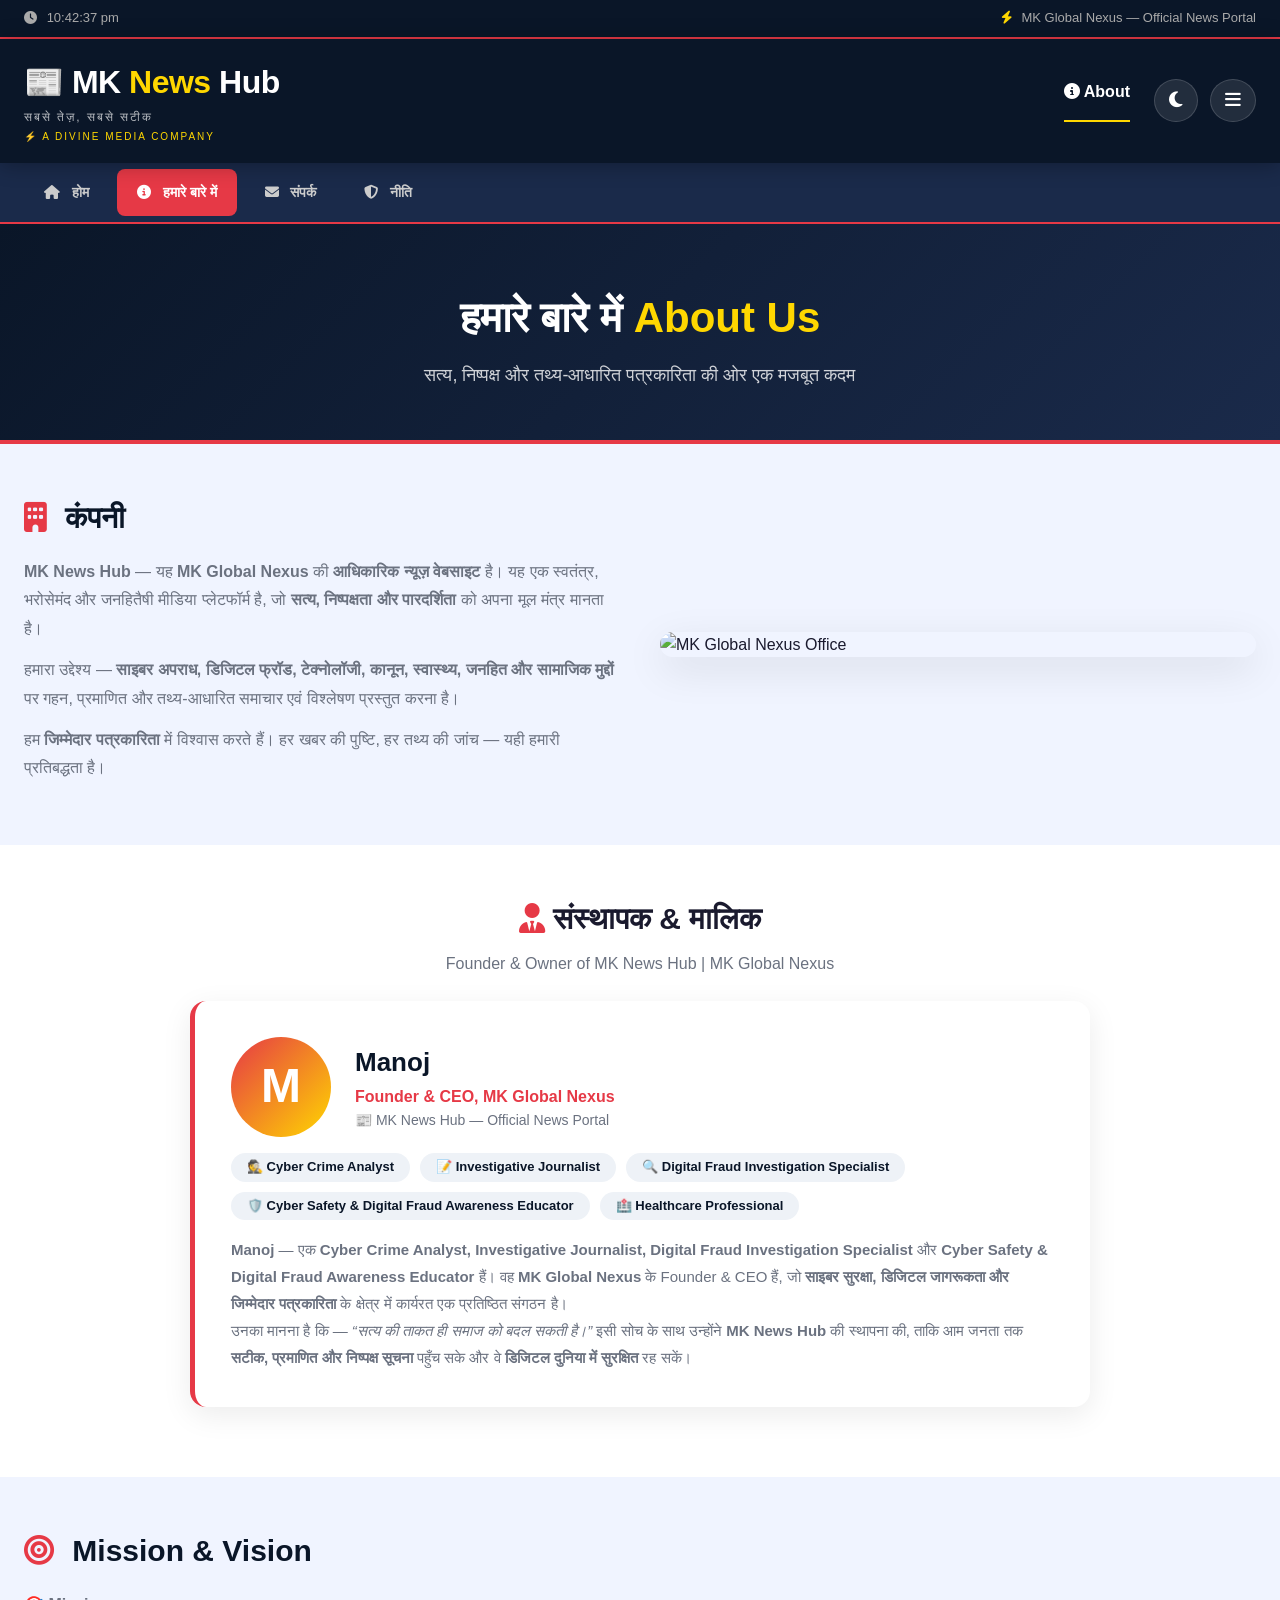
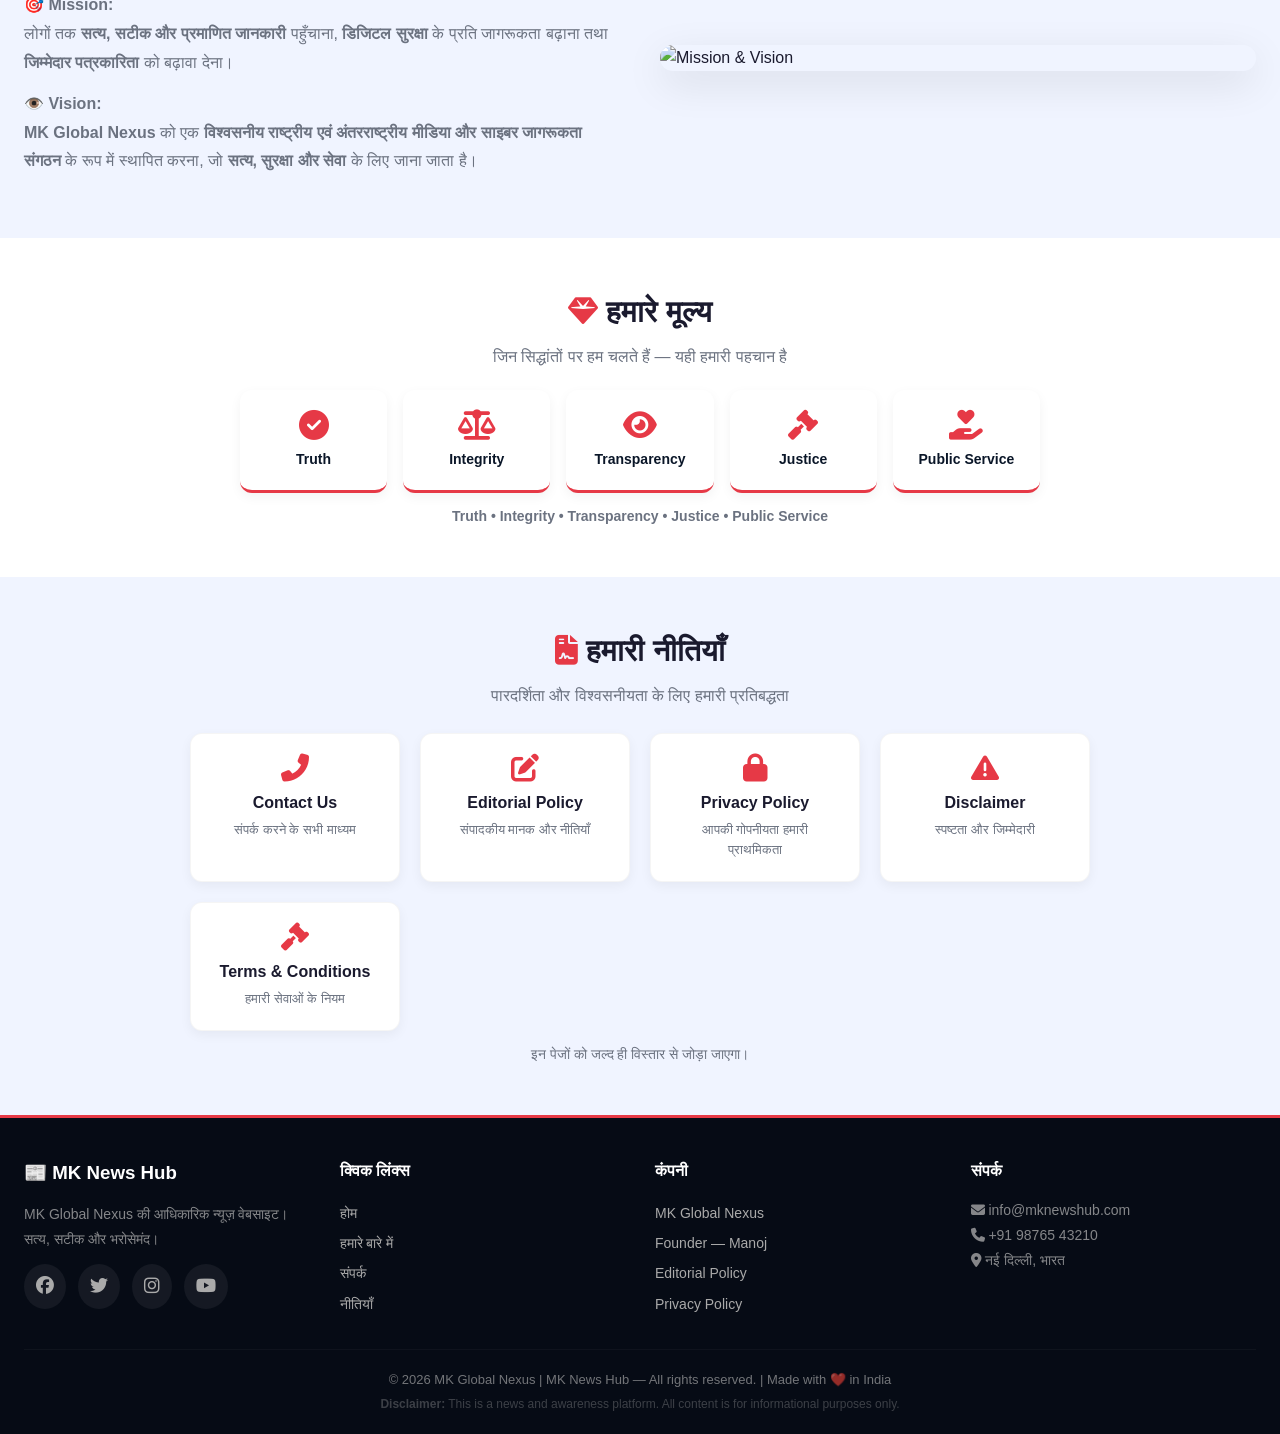
==== about.html @ af41eaf0 "Create about.html" ====
<!DOCTYPE html>
<html lang="hi">
<head>
    <meta charset="UTF-8" />
    <meta name="viewport" content="width=device-width, initial-scale=1.0"/>
    <title>About Us — MK News Hub</title>
    <link rel="stylesheet" href="style.css" />
    <link rel="stylesheet" href="https://cdnjs.cloudflare.com/ajax/libs/font-awesome/6.5.0/css/all.min.css" />
    <style>
        /* ===== ABOUT PAGE SPECIFIC ===== */
        .about-hero {
            background: linear-gradient(135deg, #0a1628 0%, #1a2a4a 100%);
            color: white;
            padding: 60px 0 50px;
            text-align: center;
            border-bottom: 4px solid #e63946;
        }

        .about-hero h1 {
            font-size: 42px;
            font-weight: 800;
        }

        .about-hero h1 span {
            color: #ffd700;
        }

        .about-hero p {
            opacity: 0.8;
            font-size: 18px;
            max-width: 600px;
            margin: 10px auto 0;
        }

        .about-section {
            padding: 50px 0;
            background: var(--light);
        }

        .about-section:nth-child(even) {
            background: var(--card-bg);
        }

        .about-grid {
            display: grid;
            grid-template-columns: 1fr 1fr;
            gap: 40px;
            align-items: center;
        }

        .about-grid.reverse {
            direction: rtl;
        }

        .about-grid.reverse > * {
            direction: ltr;
        }

        .about-text h2 {
            font-size: 30px;
            font-weight: 800;
            color: var(--primary);
            margin-bottom: 16px;
        }

        .about-text h2 i {
            color: #e63946;
            margin-right: 10px;
        }

        .about-text p {
            font-size: 16px;
            line-height: 1.8;
            color: var(--text-light);
            margin-bottom: 12px;
        }

        .about-image {
            border-radius: 16px;
            overflow: hidden;
            box-shadow: 0 12px 40px rgba(0,0,0,0.1);
        }

        .about-image img {
            width: 100%;
            height: 350px;
            object-fit: cover;
        }

        /* ===== FOUNDER CARD ===== */
        .founder-card {
            background: var(--card-bg);
            border-radius: 16px;
            padding: 36px;
            box-shadow: 0 8px 30px rgba(0,0,0,0.08);
            border-left: 5px solid #e63946;
            margin: 20px 0;
        }

        .founder-card .founder-header {
            display: flex;
            align-items: center;
            gap: 24px;
            flex-wrap: wrap;
        }

        .founder-card .founder-avatar {
            width: 100px;
            height: 100px;
            border-radius: 50%;
            background: linear-gradient(135deg, #e63946, #ffd700);
            display: flex;
            align-items: center;
            justify-content: center;
            font-size: 48px;
            font-weight: 800;
            color: white;
            flex-shrink: 0;
        }

        .founder-card .founder-info h3 {
            font-size: 26px;
            font-weight: 800;
            color: var(--primary);
        }

        .founder-card .founder-info .designation {
            color: #e63946;
            font-weight: 600;
            font-size: 16px;
        }

        .founder-card .founder-info .company {
            color: var(--text-light);
            font-size: 14px;
        }

        .profile-tags {
            display: flex;
            flex-wrap: wrap;
            gap: 10px;
            margin: 16px 0 8px;
        }

        .profile-tags span {
            background: #eef2f7;
            color: #0a1628;
            padding: 4px 16px;
            border-radius: 30px;
            font-size: 13px;
            font-weight: 600;
        }

        /* ===== VALUES ===== */
        .values-grid {
            display: grid;
            grid-template-columns: repeat(auto-fit, minmax(140px, 1fr));
            gap: 16px;
            margin: 20px 0;
        }

        .value-item {
            text-align: center;
            padding: 20px 12px;
            background: var(--card-bg);
            border-radius: 12px;
            box-shadow: 0 4px 12px rgba(0,0,0,0.05);
            border-bottom: 3px solid #e63946;
        }

        .value-item i {
            font-size: 30px;
            color: #e63946;
            margin-bottom: 8px;
        }

        .value-item h4 {
            font-size: 14px;
            font-weight: 700;
            color: var(--primary);
        }

        /* ===== POLICY LINKS ===== */
        .policy-grid {
            display: grid;
            grid-template-columns: repeat(auto-fit, minmax(200px, 1fr));
            gap: 20px;
            margin: 20px 0;
        }

        .policy-card {
            background: var(--card-bg);
            padding: 20px 24px;
            border-radius: 12px;
            box-shadow: 0 4px 12px rgba(0,0,0,0.05);
            text-align: center;
            transition: 0.3s;
            text-decoration: none;
            color: var(--text);
            border: 1px solid rgba(0,0,0,0.04);
        }

        .policy-card:hover {
            transform: translateY(-4px);
            box-shadow: 0 8px 24px rgba(0,0,0,0.1);
            border-color: #e63946;
        }

        .policy-card i {
            font-size: 28px;
            color: #e63946;
            margin-bottom: 8px;
        }

        .policy-card h4 {
            font-size: 16px;
            font-weight: 700;
        }

        .policy-card p {
            font-size: 13px;
            color: var(--text-light);
            margin-top: 4px;
        }

        /* ===== RESPONSIVE ===== */
        @media (max-width: 768px) {
            .about-grid {
                grid-template-columns: 1fr;
                direction: ltr !important;
            }
            .about-grid.reverse {
                direction: ltr !important;
            }
            .about-grid.reverse > * {
                direction: ltr !important;
            }
            .founder-card .founder-header {
                flex-direction: column;
                text-align: center;
            }
            .about-hero h1 {
                font-size: 28px;
            }
            .profile-tags {
                justify-content: center;
            }
        }
    </style>
</head>
<body>

    <!-- ===== TOP BAR ===== -->
    <div class="top-bar">
        <div class="container">
            <span><i class="fas fa-clock"></i> <span id="live-time"></span></span>
            <span><i class="fas fa-bolt" style="color:#ffd700;"></i> MK Global Nexus — Official News Portal</span>
        </div>
    </div>

    <!-- ===== HEADER ===== -->
    <header>
        <div class="container">
            <div class="logo">
                <a href="index.html" style="text-decoration:none;color:white;">
                    <h1>📰 MK <span>News</span> Hub</h1>
                    <small>सबसे तेज़, सबसे सटीक</small>
                    <div style="font-size:10px;color:#ffd700;letter-spacing:2px;margin-top:2px;">
                        ⚡ A DIVINE MEDIA COMPANY
                    </div>
                </a>
            </div>
            <div class="header-right">
                <a href="about.html" style="color:white;text-decoration:none;font-weight:600;margin-right:12px;border-bottom:2px solid #ffd700;padding-bottom:4px;">
                    <i class="fas fa-info-circle"></i> About
                </a>
                <button id="darkModeToggle" class="dark-btn"><i class="fas fa-moon"></i></button>
                <button id="menuToggle" class="menu-btn"><i class="fas fa-bars"></i></button>
            </div>
        </div>
    </header>

    <!-- ===== NAVIGATION ===== -->
    <nav class="main-nav" id="mainNav">
        <div class="container">
            <a href="index.html"><i class="fas fa-home"></i> होम</a>
            <a href="about.html" class="active"><i class="fas fa-info-circle"></i> हमारे बारे में</a>
            <a href="#"><i class="fas fa-envelope"></i> संपर्क</a>
            <a href="#"><i class="fas fa-shield-alt"></i> नीति</a>
        </div>
    </nav>

    <!-- ===== HERO ===== -->
    <section class="about-hero">
        <div class="container">
            <h1>हमारे बारे में <span>About Us</span></h1>
            <p>सत्य, निष्पक्ष और तथ्य-आधारित पत्रकारिता की ओर एक मजबूत कदम</p>
        </div>
    </section>

    <!-- ===== SECTION 1: COMPANY ===== -->
    <section class="about-section">
        <div class="container">
            <div class="about-grid">
                <div class="about-text">
                    <h2><i class="fas fa-building"></i> कंपनी</h2>
                    <p>
                        <strong>MK News Hub</strong> — यह <strong>MK Global Nexus</strong> की <strong>आधिकारिक न्यूज़ वेबसाइट</strong> है। 
                        यह एक स्वतंत्र, भरोसेमंद और जनहितैषी मीडिया प्लेटफॉर्म है, जो <strong>सत्य, निष्पक्षता और पारदर्शिता</strong> 
                        को अपना मूल मंत्र मानता है।
                    </p>
                    <p>
                        हमारा उद्देश्य — <strong>साइबर अपराध, डिजिटल फ्रॉड, टेक्नोलॉजी, कानून, स्वास्थ्य, जनहित और सामाजिक मुद्दों</strong> 
                        पर गहन, प्रमाणित और तथ्य-आधारित समाचार एवं विश्लेषण प्रस्तुत करना है।
                    </p>
                    <p>
                        हम <strong>जिम्मेदार पत्रकारिता</strong> में विश्वास करते हैं। हर खबर की पुष्टि, हर तथ्य की जांच — 
                        यही हमारी प्रतिबद्धता है।
                    </p>
                </div>
                <div class="about-image">
                    <img src="https://images.unsplash.com/photo-1504384308090-c894fdcc538d?w=800&h=500&fit=crop" 
                         alt="MK Global Nexus Office" />
                </div>
            </div>
        </div>
    </section>

    <!-- ===== SECTION 2: FOUNDER ===== -->
    <section class="about-section" style="background:var(--card-bg);">
        <div class="container">
            <div style="max-width:900px;margin:auto;">
                <h2 style="font-size:30px;font-weight:800;text-align:center;margin-bottom:8px;">
                    <i class="fas fa-user-tie" style="color:#e63946;"></i> संस्थापक & मालिक
                </h2>
                <p style="text-align:center;color:var(--text-light);margin-bottom:24px;">
                    Founder & Owner of MK News Hub | MK Global Nexus
                </p>

                <div class="founder-card">
                    <div class="founder-header">
                        <div class="founder-avatar">M</div>
                        <div class="founder-info">
                            <h3>Manoj</h3>
                            <div class="designation">Founder & CEO, MK Global Nexus</div>
                            <div class="company">📰 MK News Hub — Official News Portal</div>
                        </div>
                    </div>

                    <div class="profile-tags">
                        <span>🕵️ Cyber Crime Analyst</span>
                        <span>📝 Investigative Journalist</span>
                        <span>🔍 Digital Fraud Investigation Specialist</span>
                        <span>🛡️ Cyber Safety & Digital Fraud Awareness Educator</span>
                        <span>🏥 Healthcare Professional</span>
                    </div>

                    <p style="margin-top:16px;font-size:15px;line-height:1.8;color:var(--text-light);">
                        <strong>Manoj</strong> — एक <strong>Cyber Crime Analyst, Investigative Journalist, Digital Fraud Investigation Specialist</strong> 
                        और <strong>Cyber Safety & Digital Fraud Awareness Educator</strong> हैं। 
                        वह <strong>MK Global Nexus</strong> के Founder & CEO हैं, जो <strong>साइबर सुरक्षा, डिजिटल जागरूकता 
                        और जिम्मेदार पत्रकारिता</strong> के क्षेत्र में कार्यरत एक प्रतिष्ठित संगठन है।
                    </p>
                    <p style="font-size:15px;line-height:1.8;color:var(--text-light);">
                        उनका मानना है कि — <em>“सत्य की ताकत ही समाज को बदल सकती है।”</em> 
                        इसी सोच के साथ उन्होंने <strong>MK News Hub</strong> की स्थापना की, 
                        ताकि आम जनता तक <strong>सटीक, प्रमाणित और निष्पक्ष सूचना</strong> पहुँच सके 
                        और वे <strong>डिजिटल दुनिया में सुरक्षित</strong> रह सकें।
                    </p>
                </div>
            </div>
        </div>
    </section>

    <!-- ===== SECTION 3: MISSION & VISION ===== -->
    <section class="about-section">
        <div class="container">
            <div class="about-grid reverse">
                <div class="about-image">
                    <img src="https://images.unsplash.com/photo-1451187580459-43490279c0fa?w=800&h=500&fit=crop" 
                         alt="Mission & Vision" />
                </div>
                <div class="about-text">
                    <h2><i class="fas fa-bullseye"></i> Mission & Vision</h2>
                    <p>
                        <strong>🎯 Mission:</strong><br />
                        लोगों तक <strong>सत्य, सटीक और प्रमाणित जानकारी</strong> पहुँचाना, 
                        <strong>डिजिटल सुरक्षा</strong> के प्रति जागरूकता बढ़ाना तथा 
                        <strong>जिम्मेदार पत्रकारिता</strong> को बढ़ावा देना।
                    </p>
                    <p>
                        <strong>👁️ Vision:</strong><br />
                        <strong>MK Global Nexus</strong> को एक <strong>विश्वसनीय राष्ट्रीय एवं अंतरराष्ट्रीय मीडिया और साइबर जागरूकता संगठन</strong> 
                        के रूप में स्थापित करना, जो <strong>सत्य, सुरक्षा और सेवा</strong> के लिए जाना जाता है।
                    </p>
                </div>
            </div>
        </div>
    </section>

    <!-- ===== SECTION 4: VALUES ===== -->
    <section class="about-section" style="background:var(--card-bg);">
        <div class="container" style="text-align:center;">
            <h2 style="font-size:30px;font-weight:800;margin-bottom:8px;">
                <i class="fas fa-gem" style="color:#e63946;"></i> हमारे मूल्य
            </h2>
            <p style="color:var(--text-light);margin-bottom:20px;">जिन सिद्धांतों पर हम चलते हैं — यही हमारी पहचान है</p>
            <div class="values-grid" style="max-width:800px;margin:auto;">
                <div class="value-item"><i class="fas fa-check-circle"></i><h4>Truth</h4></div>
                <div class="value-item"><i class="fas fa-balance-scale"></i><h4>Integrity</h4></div>
                <div class="value-item"><i class="fas fa-eye"></i><h4>Transparency</h4></div>
                <div class="value-item"><i class="fas fa-gavel"></i><h4>Justice</h4></div>
                <div class="value-item"><i class="fas fa-hand-holding-heart"></i><h4>Public Service</h4></div>
            </div>
            <p style="font-size:14px;color:var(--text-light);margin-top:12px;">
                <strong>Truth • Integrity • Transparency • Justice • Public Service</strong>
            </p>
        </div>
    </section>

    <!-- ===== SECTION 5: POLICIES ===== -->
    <section class="about-section">
        <div class="container" style="text-align:center;">
            <h2 style="font-size:30px;font-weight:800;margin-bottom:8px;">
                <i class="fas fa-file-contract" style="color:#e63946;"></i> हमारी नीतियाँ
            </h2>
            <p style="color:var(--text-light);margin-bottom:24px;">
                पारदर्शिता और विश्वसनीयता के लिए हमारी प्रतिबद्धता
            </p>
            <div class="policy-grid" style="max-width:900px;margin:auto;">
                <a href="#" class="policy-card">
                    <i class="fas fa-phone-alt"></i>
                    <h4>Contact Us</h4>
                    <p>संपर्क करने के सभी माध्यम</p>
                </a>
                <a href="#" class="policy-card">
                    <i class="fas fa-edit"></i>
                    <h4>Editorial Policy</h4>
                    <p>संपादकीय मानक और नीतियाँ</p>
                </a>
                <a href="#" class="policy-card">
                    <i class="fas fa-lock"></i>
                    <h4>Privacy Policy</h4>
                    <p>आपकी गोपनीयता हमारी प्राथमिकता</p>
                </a>
                <a href="#" class="policy-card">
                    <i class="fas fa-exclamation-triangle"></i>
                    <h4>Disclaimer</h4>
                    <p>स्पष्टता और जिम्मेदारी</p>
                </a>
                <a href="#" class="policy-card">
                    <i class="fas fa-gavel"></i>
                    <h4>Terms & Conditions</h4>
                    <p>हमारी सेवाओं के नियम</p>
                </a>
            </div>
            <p style="font-size:14px;color:var(--text-light);margin-top:12px;">
                इन पेजों को जल्द ही विस्तार से जोड़ा जाएगा।
            </p>
        </div>
    </section>

    <!-- ===== FOOTER ===== -->
    <footer>
        <div class="container">
            <div class="footer-grid">
                <div class="footer-col">
                    <h3>📰 MK News Hub</h3>
                    <p>MK Global Nexus की आधिकारिक न्यूज़ वेबसाइट।<br />सत्य, सटीक और भरोसेमंद।</p>
                    <div class="social-links">
                        <a href="#"><i class="fab fa-facebook"></i></a>
                        <a href="#"><i class="fab fa-twitter"></i></a>
                        <a href="#"><i class="fab fa-instagram"></i></a>
                        <a href="#"><i class="fab fa-youtube"></i></a>
                    </div>
                </div>
                <div class="footer-col">
                    <h4>क्विक लिंक्स</h4>
                    <a href="index.html">होम</a>
                    <a href="about.html">हमारे बारे में</a>
                    <a href="#">संपर्क</a>
                    <a href="#">नीतियाँ</a>
                </div>
                <div class="footer-col">
                    <h4>कंपनी</h4>
                    <a href="about.html">MK Global Nexus</a>
                    <a href="about.html">Founder — Manoj</a>
                    <a href="#">Editorial Policy</a>
                    <a href="#">Privacy Policy</a>
                </div>
                <div class="footer-col">
                    <h4>संपर्क</h4>
                    <p><i class="fas fa-envelope"></i> info@mknewshub.com</p>
                    <p><i class="fas fa-phone"></i> +91 98765 43210</p>
                    <p><i class="fas fa-map-marker-alt"></i> नई दिल्ली, भारत</p>
                </div>
            </div>
            <div class="footer-bottom">
                <p>&copy; 2026 MK Global Nexus | MK News Hub — All rights reserved. | Made with ❤️ in India</p>
                <p style="font-size:12px;opacity:0.5;margin-top:4px;">
                    <strong>Disclaimer:</strong> This is a news and awareness platform. All content is for informational purposes only.
                </p>
            </div>
        </div>
    </footer>

    <script src="script.js"></script>
</body>
</html>
---- style.css ----
/* ===== ROOT VARIABLES ===== */
:root {
    --primary: #0a1628;
    --secondary: #1a2a4a;
    --accent: #e63946;
    --gold: #ffd700;
    --light: #f0f4ff;
    --dark: #0b0e1a;
    --card-bg: #ffffff;
    --text: #1a1a2e;
    --text-light: #6b7280;
    --shadow: 0 8px 30px rgba(0,0,0,0.08);
    --radius: 16px;
    --transition: 0.3s cubic-bezier(0.4, 0, 0.2, 1);
}

/* ===== DARK MODE ===== */
[data-theme="dark"] {
    --primary: #0b0e1a;
    --secondary: #1a1f35;
    --card-bg: #141b2d;
    --text: #e8edf5;
    --text-light: #9aa5b5;
    --light: #0f1525;
    --shadow: 0 8px 30px rgba(0,0,0,0.4);
}

/* ===== RESET ===== */
* {
    margin: 0;
    padding: 0;
    box-sizing: border-box;
    font-family: 'Segoe UI', -apple-system, BlinkMacSystemFont, 'Helvetica Neue', sans-serif;
}

body {
    background: var(--light);
    color: var(--text);
    transition: background var(--transition), color var(--transition);
    line-height: 1.6;
}

.container {
    max-width: 1280px;
    margin: auto;
    padding: 0 24px;
}

/* ===== TOP BAR ===== */
.top-bar {
    background: var(--primary);
    color: #aaa;
    padding: 8px 0;
    font-size: 13px;
    border-bottom: 2px solid var(--accent);
}

.top-bar .container {
    display: flex;
    justify-content: space-between;
    flex-wrap: wrap;
    gap: 8px;
}

.top-bar i {
    margin-right: 6px;
}

/* ===== HEADER ===== */
header {
    background: var(--primary);
    color: white;
    padding: 18px 0;
    position: sticky;
    top: 0;
    z-index: 1000;
    box-shadow: 0 2px 20px rgba(0,0,0,0.3);
}

header .container {
    display: flex;
    justify-content: space-between;
    align-items: center;
    flex-wrap: wrap;
    gap: 12px;
}

.logo h1 {
    font-size: 32px;
    font-weight: 800;
    letter-spacing: -0.5px;
}

.logo h1 span {
    color: var(--gold);
}

.logo small {
    display: block;
    font-size: 12px;
    opacity: 0.7;
    font-weight: 300;
    letter-spacing: 2px;
}

.header-right {
    display: flex;
    gap: 12px;
}

.dark-btn, .menu-btn {
    background: rgba(255,255,255,0.1);
    border: 1px solid rgba(255,255,255,0.15);
    color: white;
    padding: 10px 14px;
    border-radius: 50%;
    cursor: pointer;
    font-size: 18px;
    transition: var(--transition);
}

.dark-btn:hover, .menu-btn:hover {
    background: rgba(255,255,255,0.2);
    transform: scale(1.05);
}

/* ===== NAVIGATION ===== */
.main-nav {
    background: var(--secondary);
    border-bottom: 2px solid var(--accent);
    position: sticky;
    top: 76px;
    z-index: 999;
}

.main-nav .container {
    display: flex;
    gap: 8px;
    overflow-x: auto;
    padding: 6px 24px;
    scrollbar-width: none;
}

.main-nav .container::-webkit-scrollbar {
    display: none;
}

.main-nav a {
    color: #ccc;
    text-decoration: none;
    padding: 12px 20px;
    font-size: 14px;
    font-weight: 600;
    border-radius: 8px;
    transition: var(--transition);
    white-space: nowrap;
}

.main-nav a i {
    margin-right: 8px;
}

.main-nav a:hover {
    background: rgba(255,255,255,0.08);
    color: white;
}

.main-nav a.active {
    background: var(--accent);
    color: white;
}

/* ===== BREAKING ===== */
.breaking-wrapper {
    background: var(--card-bg);
    padding: 12px 0;
    border-bottom: 2px solid #e5e7eb;
    box-shadow: var(--shadow);
}

.breaking {
    display: flex;
    align-items: center;
    gap: 16px;
    flex-wrap: wrap;
}

.breaking-label {
    background: var(--accent);
    color: white;
    padding: 4px 16px;
    border-radius: 30px;
    font-weight: 700;
    font-size: 13px;
    display: flex;
    align-items: center;
    gap: 8px;
    white-space: nowrap;
}

.breaking-text-wrapper {
    overflow: hidden;
    flex: 1;
}

.breaking-text-wrapper p {
    font-weight: 600;
    animation: scrollText 0.5s ease;
}

@keyframes blink {
    0%, 100% { opacity: 1; }
    50% { opacity: 0; }
}

@keyframes scrollText {
    0% { transform: translateY(10px); opacity: 0; }
    100% { transform: translateY(0); opacity: 1; }
}

/* ===== SECTION TITLE ===== */
.section-title {
    font-size: 26px;
    font-weight: 800;
    margin: 30px 0 20px;
    display: flex;
    align-items: center;
    gap: 12px;
}

.section-title i {
    color: var(--accent);
}

/* ===== FEATURED ===== */
.featured {
    padding: 10px 0 20px;
}

.featured-grid {
    display: grid;
    grid-template-columns: 2fr 1fr;
    gap: 20px;
}

.featured-card {
    background: var(--card-bg);
    border-radius: var(--radius);
    overflow: hidden;
    box-shadow: var(--shadow);
    transition: var(--transition);
    cursor: pointer;
}

.featured-card:hover {
    transform: translateY(-4px);
    box-shadow: 0 12px 40px rgba(0,0,0,0.12);
}

.featured-card img {
    width: 100%;
    height: 100%;
    object-fit: cover;
    min-height: 300px;
}

.featured-card .featured-content {
    padding: 24px;
    background: linear-gradient(to top, rgba(0,0,0,0.8), transparent);
    color: white;
    margin-top: -80px;
    position: relative;
}

.featured-card .featured-content h3 {
    font-size: 22px;
    font-weight: 700;
}

.featured-card .featured-content .category-tag {
    background: var(--accent);
    padding: 2px 14px;
    border-radius: 30px;
    font-size: 12px;
    font-weight: 600;
    display: inline-block;
    margin-bottom: 10px;
}

/* ===== NEWS GRID ===== */
.news-header {
    display: flex;
    justify-content: space-between;
    align-items: center;
    flex-wrap: wrap;
    margin: 30px 0 15px;
}

.news-count {
    font-size: 14px;
    color: var(--text-light);
    background: var(--card-bg);
    padding: 4px 16px;
    border-radius: 30px;
    box-shadow: var(--shadow);
}

.news-grid {
    display: grid;
    grid-template-columns: repeat(auto-fill, minmax(300px, 1fr));
    gap: 24px;
    margin-bottom: 40px;
}

.news-card {
    background: var(--card-bg);
    border-radius: var(--radius);
    overflow: hidden;
    box-shadow: var(--shadow);
    transition: var(--transition);
    border: 1px solid rgba(255,255,255,0.05);
}

.news-card:hover {
    transform: translateY(-6px);
    box-shadow: 0 16px 48px rgba(0,0,0,0.12);
}

.news-card img {
    width: 100%;
    height: 200px;
    object-fit: cover;
}

.news-card .content {
    padding: 20px 22px 24px;
}

.news-card .category {
    background: var(--secondary);
    color: white;
    font-size: 11px;
    padding: 3px 14px;
    border-radius: 30px;
    display: inline-block;
    margin-bottom: 10px;
    font-weight: 600;
    letter-spacing: 0.5px;
}

.news-card h3 {
    font-size: 18px;
    line-height: 1.4;
    margin-bottom: 10px;
    font-weight: 700;
}

.news-card p {
    color: var(--text-light);
    font-size: 14px;
    line-height: 1.6;
}

.news-card .read-more {
    display: inline-block;
    margin-top: 12px;
    color: var(--accent);
    font-weight: 600;
    text-decoration: none;
    transition: var(--transition);
}

.news-card .read-more:hover {
    color: var(--gold);
}

.news-card .time {
    color: var(--text-light);
    font-size: 12px;
    margin-top: 12px;
    display: block;
}

/* ===== NEWSLETTER ===== */
.newsletter {
    padding: 40px 0 30px;
    background: var(--primary);
    color: white;
}

.newsletter-box {
    text-align: center;
    max-width: 600px;
    margin: auto;
}

.newsletter-box h3 {
    font-size: 28px;
    margin-bottom: 6px;
}

.newsletter-box p {
    opacity: 0.8;
    margin-bottom: 20px;
}

.newsletter-box form {
    display: flex;
    gap: 12px;
    flex-wrap: wrap;
    justify-content: center;
}

.newsletter-box input {
    flex: 1;
    min-width: 200px;
    padding: 14px 20px;
    border: none;
    border-radius: 50px;
    font-size: 16px;
    outline: none;
}

.newsletter-box button {
    padding: 14px 36px;
    background: var(--accent);
    color: white;
    border: none;
    border-radius: 50px;
    font-weight: 700;
    font-size: 16px;
    cursor: pointer;
    transition: var(--transition);
}

.newsletter-box button:hover {
    background: var(--gold);
    color: var(--primary);
    transform: scale(1.03);
}

/* ===== FOOTER ===== */
footer {
    background: #060b15;
    color: #bbb;
    padding: 40px 0 20px;
    border-top: 3px solid var(--accent);
}

.footer-grid {
    display: grid;
    grid-template-columns: repeat(auto-fit, minmax(200px, 1fr));
    gap: 30px;
    margin-bottom: 30px;
}

.footer-col h3, .footer-col h4 {
    color: white;
    margin-bottom: 14px;
}

.footer-col p {
    opacity: 0.7;
    font-size: 14px;
    line-height: 1.8;
}

.footer-col a {
    display: block;
    color: #aaa;
    text-decoration: none;
    font-size: 14px;
    padding: 4px 0;
    transition: var(--transition);
}

.footer-col a:hover {
    color: var(--gold);
    padding-left: 6px;
}

.social-links {
    display: flex;
    gap: 12px;
    margin-top: 12px;
}

.social-links a {
    background: rgba(255,255,255,0.06);
    padding: 8px 12px;
    border-radius: 50%;
    font-size: 18px;
}

.social-links a:hover {
    background: var(--accent);
    padding-left: 12px;
}

.footer-bottom {
    border-top: 1px solid rgba(255,255,255,0.06);
    padding-top: 20px;
    text-align: center;
    font-size: 13px;
    opacity: 0.6;
}

/* ===== RESPONSIVE ===== */
@media (max-width: 1024px) {
    .featured-grid {
        grid-template-columns: 1fr;
    }
    .featured-card img {
        min-height: 200px;
    }
}

@media (max-width: 768px) {
    .logo h1 {
        font-size: 24px;
    }
    .main-nav {
        top: 70px;
    }
    .main-nav a {
        font-size: 12px;
        padding: 10px 14px;
    }
    .news-grid {
        grid-template-columns: 1fr 1fr;
    }
    .footer-grid {
        grid-template-columns: 1fr 1fr;
    }
}

@media (max-width: 480px) {
    .news-grid {
        grid-template-columns: 1fr;
    }
    .footer-grid {
        grid-template-columns: 1fr;
    }
    .top-bar .container {
        font-size: 11px;
    }
}
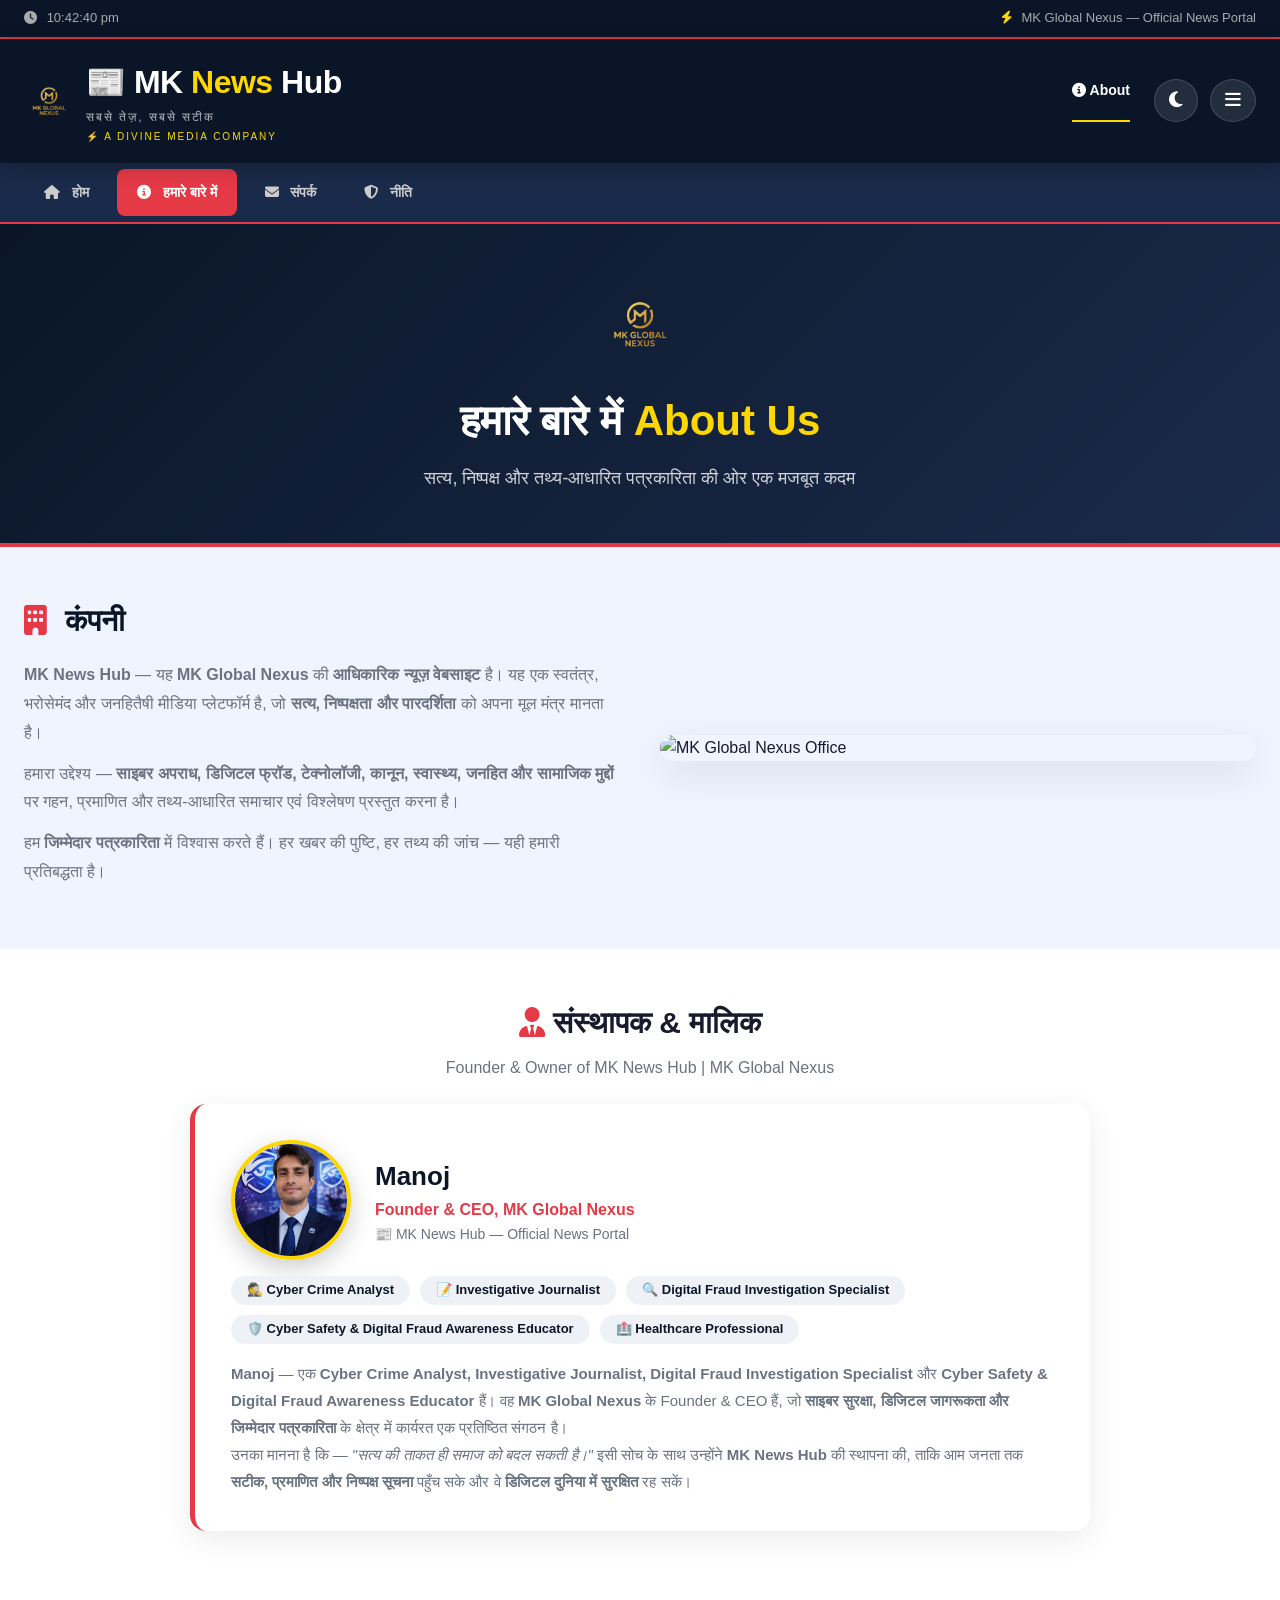
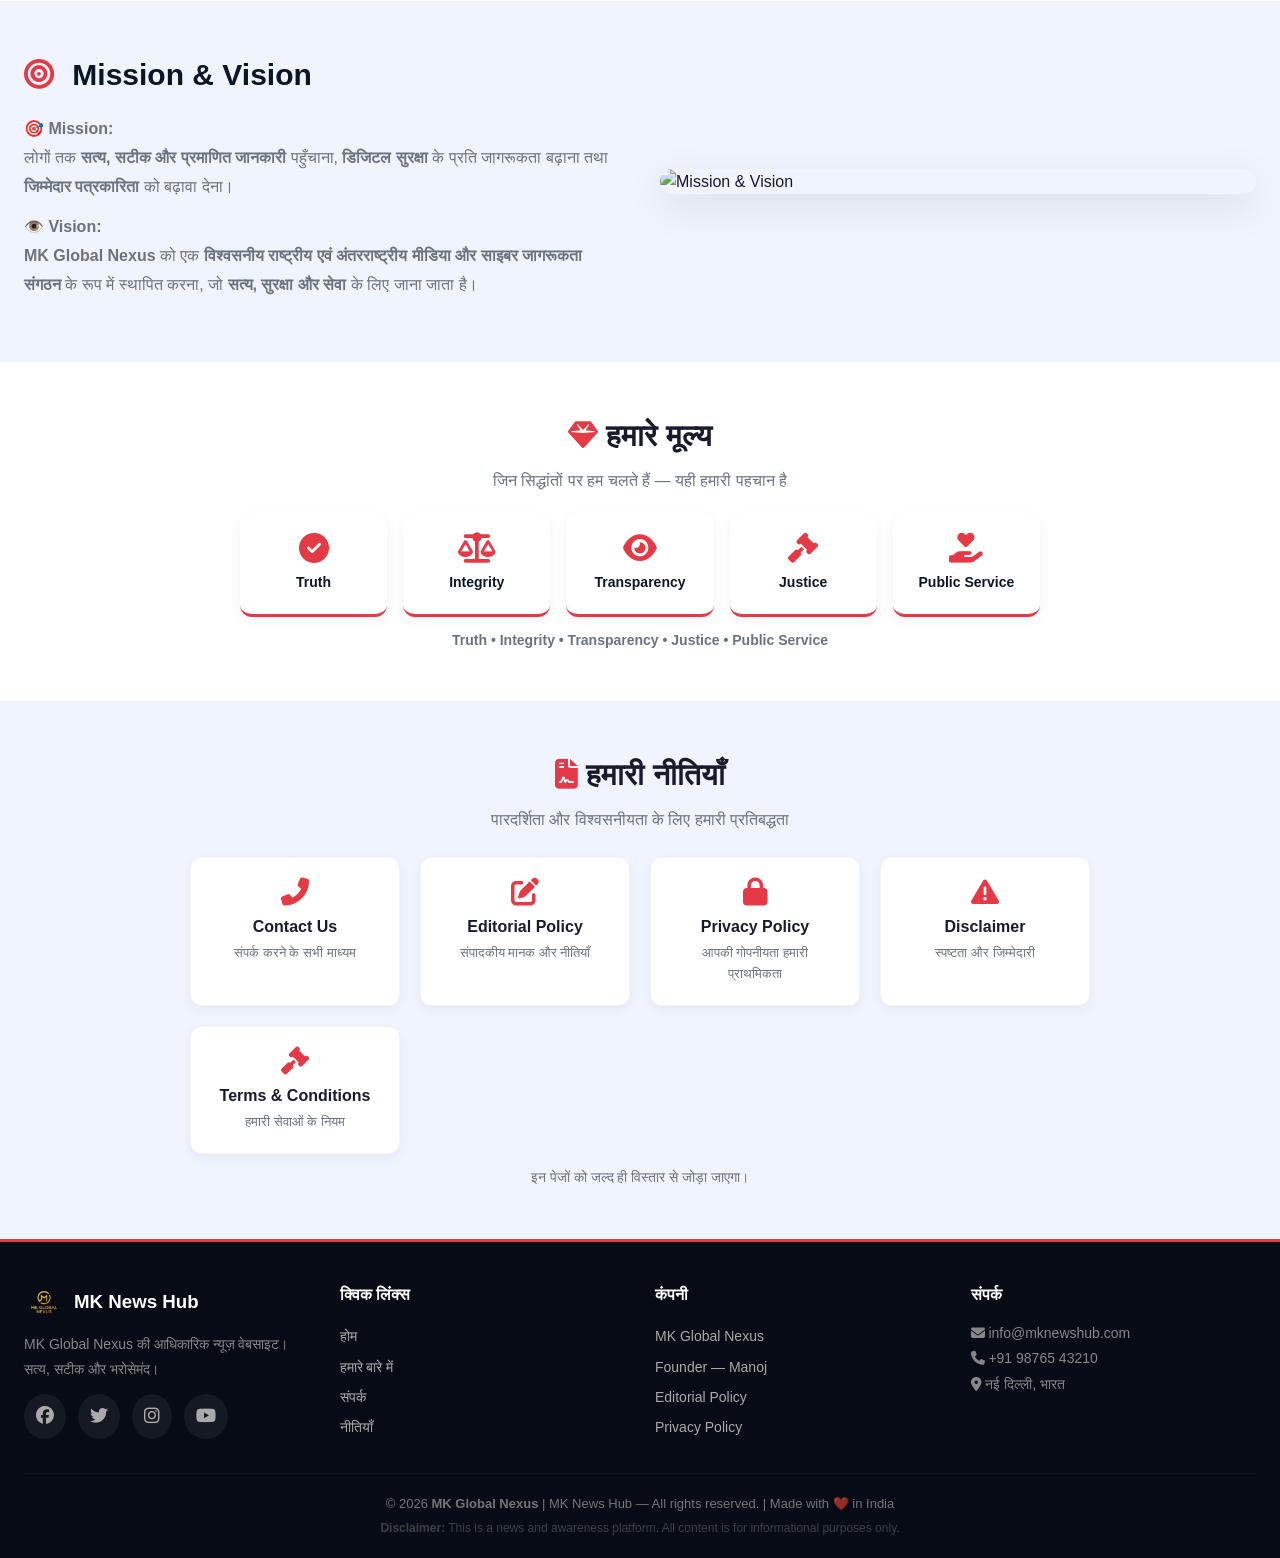
==== commit c07f6d46: "Update about.html" ====
--- a/about.html
+++ b/about.html
@@ -105,17 +105,19 @@
         }
 
         .founder-card .founder-avatar {
-            width: 100px;
-            height: 100px;
+            width: 120px;
+            height: 120px;
             border-radius: 50%;
-            background: linear-gradient(135deg, #e63946, #ffd700);
-            display: flex;
-            align-items: center;
-            justify-content: center;
-            font-size: 48px;
-            font-weight: 800;
-            color: white;
+            overflow: hidden;
             flex-shrink: 0;
+            border: 4px solid #ffd700;
+            box-shadow: 0 8px 24px rgba(0,0,0,0.2);
+        }
+
+        .founder-card .founder-avatar img {
+            width: 100%;
+            height: 100%;
+            object-fit: cover;
         }
 
         .founder-card .founder-info h3 {
@@ -245,6 +247,11 @@
             .profile-tags {
                 justify-content: center;
             }
+            .founder-card .founder-avatar {
+                width: 100px;
+                height: 100px;
+                margin: 0 auto;
+            }
         }
     </style>
 </head>
@@ -261,17 +268,23 @@
     <!-- ===== HEADER ===== -->
     <header>
         <div class="container">
-            <div class="logo">
-                <a href="index.html" style="text-decoration:none;color:white;">
-                    <h1>📰 MK <span>News</span> Hub</h1>
-                    <small>सबसे तेज़, सबसे सटीक</small>
-                    <div style="font-size:10px;color:#ffd700;letter-spacing:2px;margin-top:2px;">
-                        ⚡ A DIVINE MEDIA COMPANY
-                    </div>
-                </a>
+            <div class="logo" style="display:flex;align-items:center;gap:12px;">
+                <img src="images/logo.png" 
+                     alt="MK Global Nexus Logo" 
+                     style="height:50px;width:auto;" 
+                     onerror="this.style.display='none'" />
+                <div>
+                    <a href="index.html" style="text-decoration:none;color:white;">
+                        <h1 style="margin:0;">📰 MK <span>News</span> Hub</h1>
+                        <small>सबसे तेज़, सबसे सटीक</small>
+                        <div style="font-size:10px;color:#ffd700;letter-spacing:2px;margin-top:2px;">
+                            ⚡ A DIVINE MEDIA COMPANY
+                        </div>
+                    </a>
+                </div>
             </div>
             <div class="header-right">
-                <a href="about.html" style="color:white;text-decoration:none;font-weight:600;margin-right:12px;border-bottom:2px solid #ffd700;padding-bottom:4px;">
+                <a href="about.html" style="color:white;text-decoration:none;font-weight:600;margin-right:12px;border-bottom:2px solid #ffd700;padding-bottom:4px;font-size:14px;">
                     <i class="fas fa-info-circle"></i> About
                 </a>
                 <button id="darkModeToggle" class="dark-btn"><i class="fas fa-moon"></i></button>
@@ -293,6 +306,7 @@
     <!-- ===== HERO ===== -->
     <section class="about-hero">
         <div class="container">
+            <img src="images/logo.png" alt="MK Global Nexus" style="height:80px;margin-bottom:16px;" onerror="this.style.display='none'" />
             <h1>हमारे बारे में <span>About Us</span></h1>
             <p>सत्य, निष्पक्ष और तथ्य-आधारित पत्रकारिता की ओर एक मजबूत कदम</p>
         </div>
@@ -339,7 +353,12 @@
 
                 <div class="founder-card">
                     <div class="founder-header">
-                        <div class="founder-avatar">M</div>
+                        <!-- 👇 FOUNDER PHOTO -->
+                        <div class="founder-avatar">
+                            <img src="images/founder.jpg" 
+                                 alt="Manoj - Founder & CEO, MK Global Nexus" 
+                                 onerror="this.src='https://images.unsplash.com/photo-1507003211169-0a1dd7228f2d?w=200&h=200&fit=crop'" />
+                        </div>
                         <div class="founder-info">
                             <h3>Manoj</h3>
                             <div class="designation">Founder & CEO, MK Global Nexus</div>
@@ -362,7 +381,7 @@
                         और जिम्मेदार पत्रकारिता</strong> के क्षेत्र में कार्यरत एक प्रतिष्ठित संगठन है।
                     </p>
                     <p style="font-size:15px;line-height:1.8;color:var(--text-light);">
-                        उनका मानना है कि — <em>“सत्य की ताकत ही समाज को बदल सकती है।”</em> 
+                        उनका मानना है कि — <em>"सत्य की ताकत ही समाज को बदल सकती है।"</em> 
                         इसी सोच के साथ उन्होंने <strong>MK News Hub</strong> की स्थापना की, 
                         ताकि आम जनता तक <strong>सटीक, प्रमाणित और निष्पक्ष सूचना</strong> पहुँच सके 
                         और वे <strong>डिजिटल दुनिया में सुरक्षित</strong> रह सकें।
@@ -465,7 +484,10 @@
         <div class="container">
             <div class="footer-grid">
                 <div class="footer-col">
-                    <h3>📰 MK News Hub</h3>
+                    <div style="display:flex;align-items:center;gap:10px;margin-bottom:10px;">
+                        <img src="images/logo.png" alt="MK Global Nexus" style="height:40px;width:auto;" onerror="this.style.display='none'" />
+                        <h3 style="margin:0;color:white;">MK News Hub</h3>
+                    </div>
                     <p>MK Global Nexus की आधिकारिक न्यूज़ वेबसाइट।<br />सत्य, सटीक और भरोसेमंद।</p>
                     <div class="social-links">
                         <a href="#"><i class="fab fa-facebook"></i></a>
@@ -496,7 +518,7 @@
                 </div>
             </div>
             <div class="footer-bottom">
-                <p>&copy; 2026 MK Global Nexus | MK News Hub — All rights reserved. | Made with ❤️ in India</p>
+                <p>&copy; 2026 <strong>MK Global Nexus</strong> | MK News Hub — All rights reserved. | Made with ❤️ in India</p>
                 <p style="font-size:12px;opacity:0.5;margin-top:4px;">
                     <strong>Disclaimer:</strong> This is a news and awareness platform. All content is for informational purposes only.
                 </p>
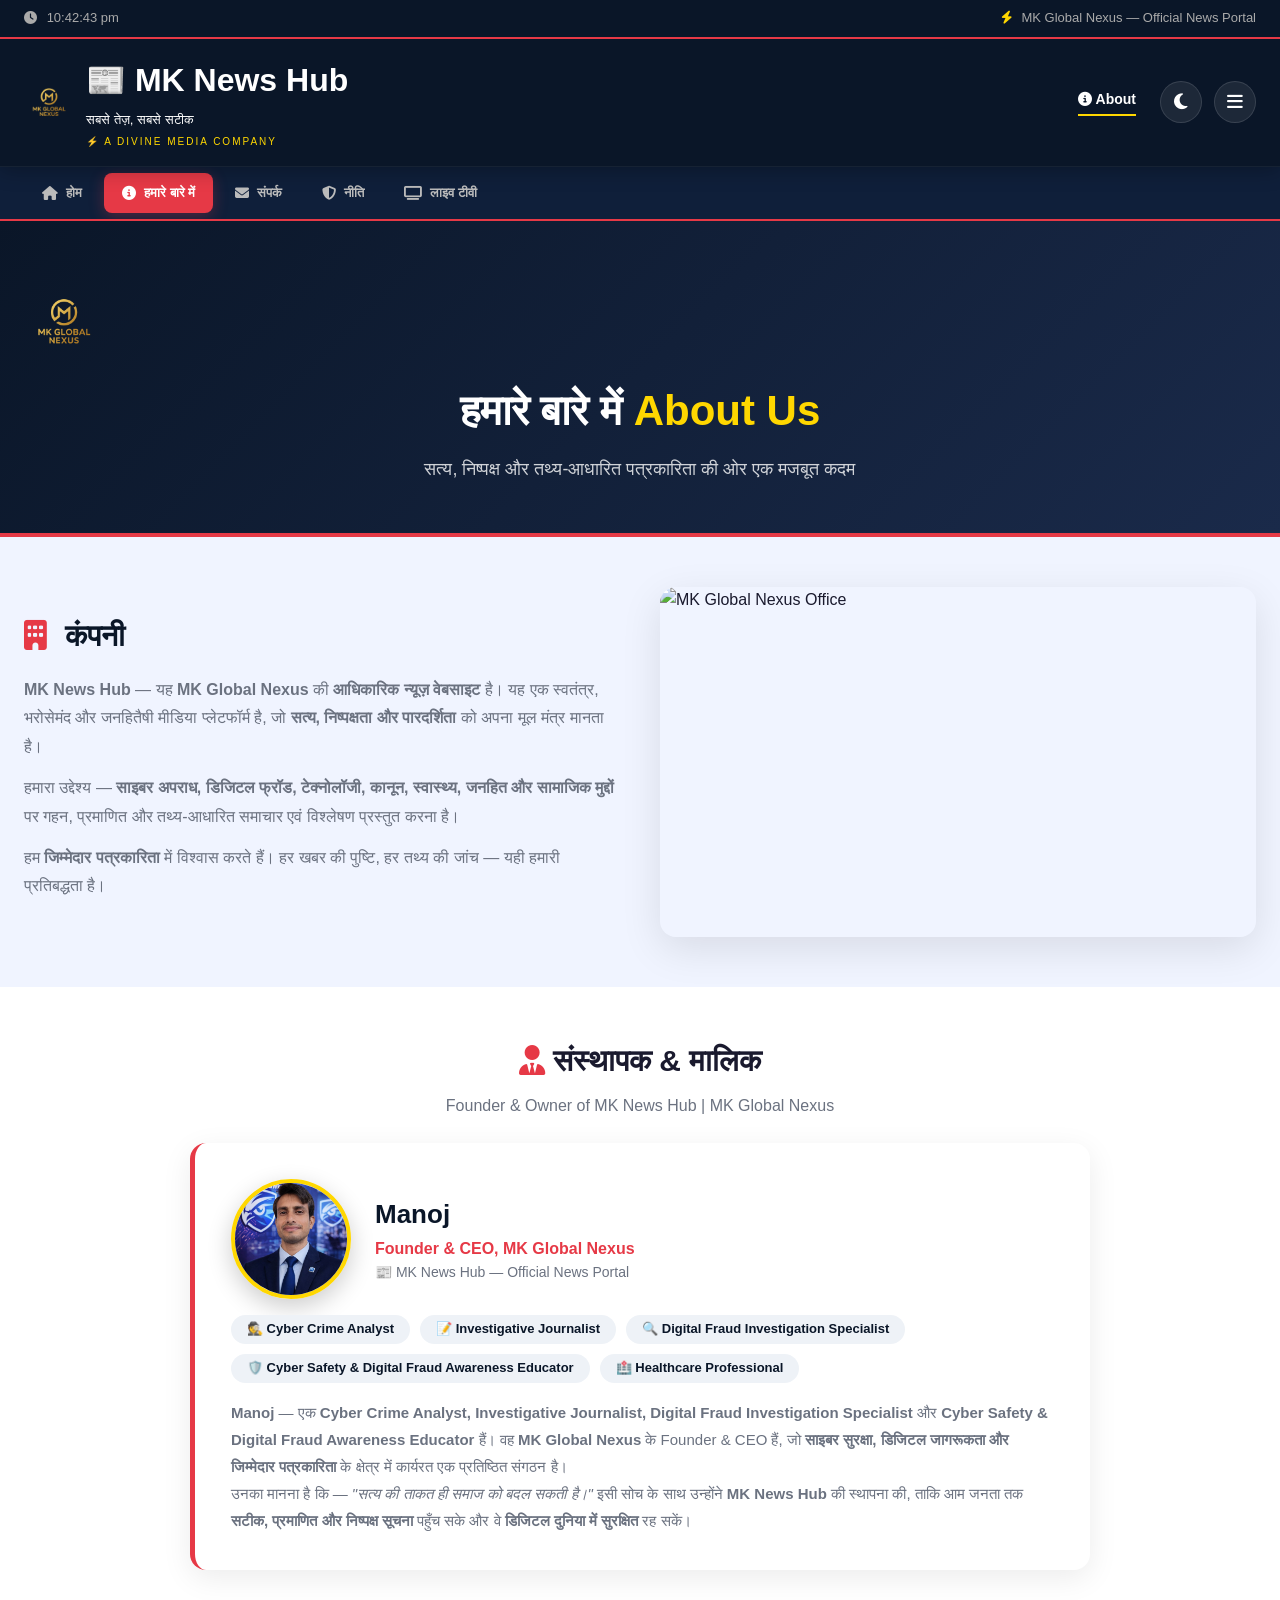
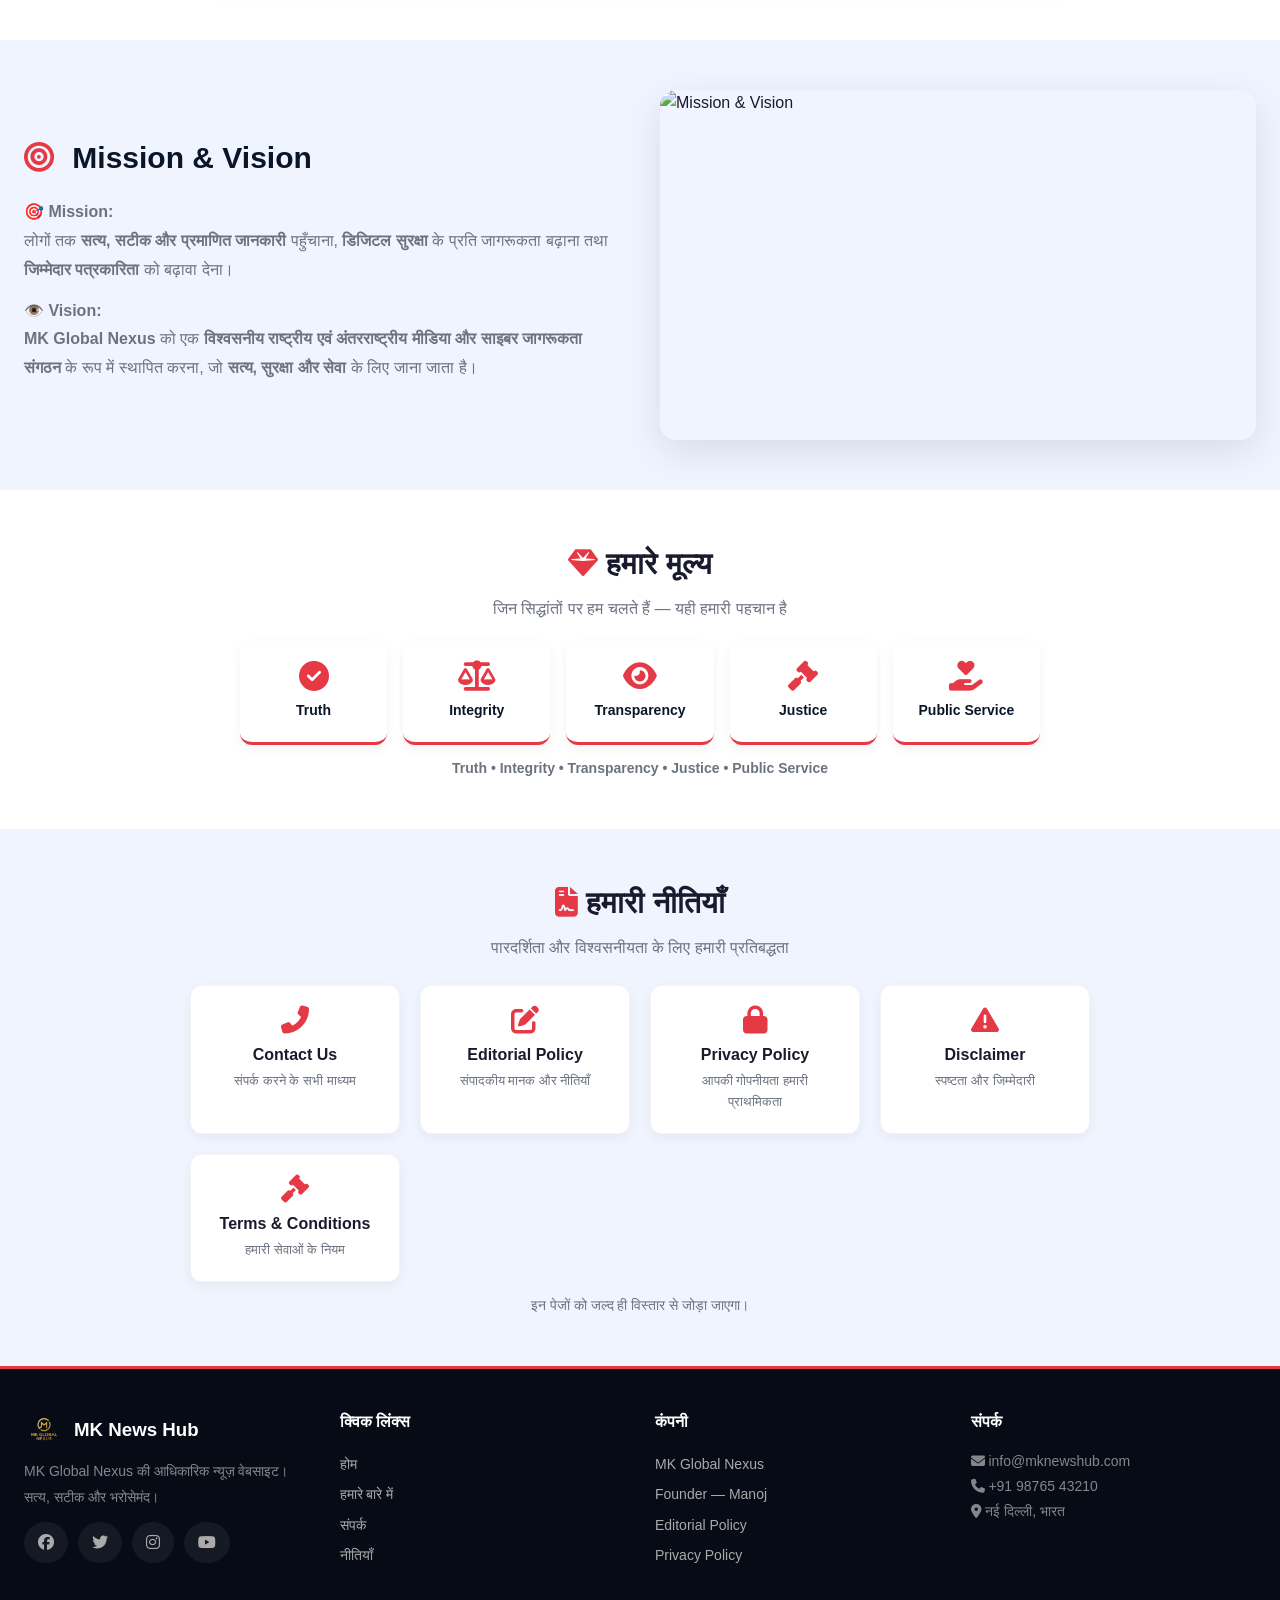
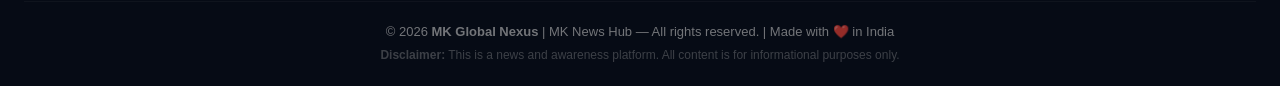
==== commit 80d7dccd: "Update about.html" ====
--- a/about.html
+++ b/about.html
@@ -300,6 +300,7 @@
             <a href="about.html" class="active"><i class="fas fa-info-circle"></i> हमारे बारे में</a>
             <a href="#"><i class="fas fa-envelope"></i> संपर्क</a>
             <a href="#"><i class="fas fa-shield-alt"></i> नीति</a>
+            <a href="livetv.html"><i class="fas fa-tv"></i> लाइव टीवी</a>
         </div>
     </nav>
 
--- a/style.css
+++ b/style.css
@@ -1,49 +1,91 @@
+/* ============================================================
+   🎨 MK NEWS HUB — PROFESSIONAL DESIGN
+   ============================================================ */
+
 /* ===== ROOT VARIABLES ===== */
 :root {
     --primary: #0a1628;
-    --secondary: #1a2a4a;
+    --secondary: #0f1f3a;
     --accent: #e63946;
+    --accent-dark: #c62828;
     --gold: #ffd700;
+    --gold-light: #ffed4a;
     --light: #f0f4ff;
     --dark: #0b0e1a;
     --card-bg: #ffffff;
     --text: #1a1a2e;
     --text-light: #6b7280;
-    --shadow: 0 8px 30px rgba(0,0,0,0.08);
+    --text-muted: #9ca3af;
+    --shadow: 0 8px 30px rgba(0, 0, 0, 0.08);
+    --shadow-hover: 0 16px 48px rgba(0, 0, 0, 0.14);
     --radius: 16px;
+    --radius-sm: 10px;
     --transition: 0.3s cubic-bezier(0.4, 0, 0.2, 1);
+    --font: 'Segoe UI', -apple-system, BlinkMacSystemFont, 'Helvetica Neue', sans-serif;
 }
 
 /* ===== DARK MODE ===== */
 [data-theme="dark"] {
     --primary: #0b0e1a;
-    --secondary: #1a1f35;
-    --card-bg: #141b2d;
+    --secondary: #141b2d;
+    --card-bg: #1a1f35;
     --text: #e8edf5;
     --text-light: #9aa5b5;
+    --text-muted: #6b7a8a;
     --light: #0f1525;
-    --shadow: 0 8px 30px rgba(0,0,0,0.4);
-}
-
-/* ===== RESET ===== */
+    --shadow: 0 8px 30px rgba(0, 0, 0, 0.4);
+    --shadow-hover: 0 16px 48px rgba(0, 0, 0, 0.6);
+}
+
+/* ===== RESET & BASE ===== */
 * {
     margin: 0;
     padding: 0;
     box-sizing: border-box;
-    font-family: 'Segoe UI', -apple-system, BlinkMacSystemFont, 'Helvetica Neue', sans-serif;
+}
+
+html {
+    scroll-behavior: smooth;
 }
 
 body {
+    font-family: var(--font);
     background: var(--light);
     color: var(--text);
     transition: background var(--transition), color var(--transition);
     line-height: 1.6;
+    -webkit-font-smoothing: antialiased;
 }
 
 .container {
     max-width: 1280px;
-    margin: auto;
+    margin: 0 auto;
     padding: 0 24px;
+}
+
+a {
+    text-decoration: none;
+    transition: var(--transition);
+}
+
+img {
+    max-width: 100%;
+    display: block;
+}
+
+/* ===== SCROLLBAR ===== */
+::-webkit-scrollbar {
+    width: 8px;
+}
+::-webkit-scrollbar-track {
+    background: var(--light);
+}
+::-webkit-scrollbar-thumb {
+    background: var(--accent);
+    border-radius: 10px;
+}
+::-webkit-scrollbar-thumb:hover {
+    background: var(--accent-dark);
 }
 
 /* ===== TOP BAR ===== */
@@ -53,6 +95,8 @@
     padding: 8px 0;
     font-size: 13px;
     border-bottom: 2px solid var(--accent);
+    position: relative;
+    z-index: 1001;
 }
 
 .top-bar .container {
@@ -66,15 +110,26 @@
     margin-right: 6px;
 }
 
+.top-bar .live-dot {
+    display: inline-block;
+    width: 8px;
+    height: 8px;
+    background: #ff0000;
+    border-radius: 50%;
+    animation: blink 1s infinite;
+    margin-right: 6px;
+}
+
 /* ===== HEADER ===== */
 header {
     background: var(--primary);
     color: white;
-    padding: 18px 0;
+    padding: 16px 0;
     position: sticky;
     top: 0;
     z-index: 1000;
-    box-shadow: 0 2px 20px rgba(0,0,0,0.3);
+    box-shadow: 0 2px 20px rgba(0, 0, 0, 0.3);
+    border-bottom: 1px solid rgba(255, 255, 255, 0.05);
 }
 
 header .container {
@@ -85,42 +140,86 @@
     gap: 12px;
 }
 
-.logo h1 {
-    font-size: 32px;
+.logo {
+    display: flex;
+    align-items: center;
+    gap: 14px;
+}
+
+.logo img {
+    height: 48px;
+    width: auto;
+    border-radius: 8px;
+}
+
+.logo-text h1 {
+    font-size: 28px;
     font-weight: 800;
     letter-spacing: -0.5px;
-}
-
-.logo h1 span {
+    margin: 0;
+    line-height: 1.1;
+}
+
+.logo-text h1 span {
     color: var(--gold);
 }
 
-.logo small {
-    display: block;
-    font-size: 12px;
+.logo-text .tagline {
+    font-size: 11px;
     opacity: 0.7;
     font-weight: 300;
     letter-spacing: 2px;
+    text-transform: uppercase;
+}
+
+.logo-text .brand-sub {
+    font-size: 9px;
+    color: var(--gold);
+    letter-spacing: 2px;
+    font-weight: 600;
+    margin-top: 1px;
 }
 
 .header-right {
     display: flex;
+    align-items: center;
     gap: 12px;
 }
 
-.dark-btn, .menu-btn {
-    background: rgba(255,255,255,0.1);
-    border: 1px solid rgba(255,255,255,0.15);
-    color: white;
-    padding: 10px 14px;
+.header-right .about-link {
+    color: white;
+    font-weight: 600;
+    font-size: 14px;
+    padding: 6px 16px;
+    border: 2px solid var(--gold);
+    border-radius: 30px;
+    transition: var(--transition);
+}
+
+.header-right .about-link:hover {
+    background: var(--gold);
+    color: var(--primary);
+}
+
+.dark-btn,
+.menu-btn {
+    background: rgba(255, 255, 255, 0.08);
+    border: 1px solid rgba(255, 255, 255, 0.12);
+    color: white;
+    width: 42px;
+    height: 42px;
     border-radius: 50%;
     cursor: pointer;
     font-size: 18px;
     transition: var(--transition);
-}
-
-.dark-btn:hover, .menu-btn:hover {
-    background: rgba(255,255,255,0.2);
+    display: flex;
+    align-items: center;
+    justify-content: center;
+}
+
+.dark-btn:hover,
+.menu-btn:hover {
+    background: rgba(255, 255, 255, 0.18);
     transform: scale(1.05);
 }
 
@@ -129,13 +228,13 @@
     background: var(--secondary);
     border-bottom: 2px solid var(--accent);
     position: sticky;
-    top: 76px;
+    top: 78px;
     z-index: 999;
 }
 
 .main-nav .container {
     display: flex;
-    gap: 8px;
+    gap: 4px;
     overflow-x: auto;
     padding: 6px 24px;
     scrollbar-width: none;
@@ -146,76 +245,135 @@
 }
 
 .main-nav a {
-    color: #ccc;
+    color: #bbb;
     text-decoration: none;
-    padding: 12px 20px;
-    font-size: 14px;
+    padding: 10px 18px;
+    font-size: 13px;
     font-weight: 600;
     border-radius: 8px;
     transition: var(--transition);
     white-space: nowrap;
+    display: flex;
+    align-items: center;
+    gap: 8px;
 }
 
 .main-nav a i {
-    margin-right: 8px;
+    font-size: 14px;
 }
 
 .main-nav a:hover {
-    background: rgba(255,255,255,0.08);
+    background: rgba(255, 255, 255, 0.06);
     color: white;
 }
 
 .main-nav a.active {
     background: var(--accent);
     color: white;
-}
-
-/* ===== BREAKING ===== */
-.breaking-wrapper {
+    box-shadow: 0 4px 15px rgba(230, 57, 70, 0.3);
+}
+
+/* ===== SEARCH BAR ===== */
+.search-bar {
+    padding: 14px 0;
     background: var(--card-bg);
-    padding: 12px 0;
-    border-bottom: 2px solid #e5e7eb;
-    box-shadow: var(--shadow);
-}
-
-.breaking {
-    display: flex;
-    align-items: center;
-    gap: 16px;
+    border-bottom: 1px solid rgba(0, 0, 0, 0.06);
+    box-shadow: 0 2px 10px rgba(0, 0, 0, 0.04);
+}
+
+.search-bar .container {
+    display: flex;
+    gap: 12px;
     flex-wrap: wrap;
 }
 
-.breaking-label {
+.search-bar input {
+    flex: 1;
+    padding: 14px 24px;
+    border: 2px solid #e5e7eb;
+    border-radius: 50px;
+    font-size: 16px;
+    outline: none;
+    min-width: 200px;
+    background: var(--light);
+    color: var(--text);
+    transition: var(--transition);
+}
+
+.search-bar input:focus {
+    border-color: var(--accent);
+    box-shadow: 0 0 0 4px rgba(230, 57, 70, 0.12);
+}
+
+.search-bar button {
     background: var(--accent);
     color: white;
+    padding: 14px 36px;
+    border: none;
+    border-radius: 50px;
+    font-weight: 700;
+    font-size: 16px;
+    cursor: pointer;
+    transition: var(--transition);
+    display: flex;
+    align-items: center;
+    gap: 10px;
+}
+
+.search-bar button:hover {
+    background: var(--accent-dark);
+    transform: scale(1.02);
+    box-shadow: 0 4px 20px rgba(230, 57, 70, 0.3);
+}
+
+/* ===== BREAKING TICKER ===== */
+.breaking-ticker {
+    background: var(--primary);
+    color: white;
+    padding: 8px 0;
+    overflow: hidden;
+    border-bottom: 2px solid var(--accent);
+}
+
+.breaking-ticker .container {
+    display: flex;
+    align-items: center;
+    gap: 20px;
+}
+
+.breaking-ticker .live-label {
+    background: var(--accent);
     padding: 4px 16px;
     border-radius: 30px;
     font-weight: 700;
-    font-size: 13px;
+    font-size: 12px;
+    white-space: nowrap;
     display: flex;
     align-items: center;
     gap: 8px;
-    white-space: nowrap;
-}
-
-.breaking-text-wrapper {
+    flex-shrink: 0;
+}
+
+.breaking-ticker .live-label .dot {
+    width: 8px;
+    height: 8px;
+    background: #ff0000;
+    border-radius: 50%;
+    animation: blink 1s infinite;
+    display: inline-block;
+}
+
+.breaking-ticker .ticker-text {
     overflow: hidden;
     flex: 1;
 }
 
-.breaking-text-wrapper p {
-    font-weight: 600;
-    animation: scrollText 0.5s ease;
-}
-
-@keyframes blink {
-    0%, 100% { opacity: 1; }
-    50% { opacity: 0; }
-}
-
-@keyframes scrollText {
-    0% { transform: translateY(10px); opacity: 0; }
-    100% { transform: translateY(0); opacity: 1; }
+.breaking-ticker .ticker-text p {
+    margin: 0;
+    white-space: nowrap;
+    animation: marquee 25s linear infinite;
+    font-weight: 500;
+    font-size: 15px;
 }
 
 /* ===== SECTION TITLE ===== */
@@ -226,10 +384,18 @@
     display: flex;
     align-items: center;
     gap: 12px;
+    color: var(--text);
 }
 
 .section-title i {
     color: var(--accent);
+}
+
+.section-title .title-line {
+    flex: 1;
+    height: 2px;
+    background: linear-gradient(to right, var(--accent), transparent);
+    margin-left: 12px;
 }
 
 /* ===== FEATURED ===== */
@@ -240,7 +406,7 @@
 .featured-grid {
     display: grid;
     grid-template-columns: 2fr 1fr;
-    gap: 20px;
+    gap: 24px;
 }
 
 .featured-card {
@@ -249,42 +415,115 @@
     overflow: hidden;
     box-shadow: var(--shadow);
     transition: var(--transition);
-    cursor: pointer;
+    position: relative;
 }
 
 .featured-card:hover {
     transform: translateY(-4px);
-    box-shadow: 0 12px 40px rgba(0,0,0,0.12);
+    box-shadow: var(--shadow-hover);
 }
 
 .featured-card img {
     width: 100%;
-    height: 100%;
+    height: 320px;
     object-fit: cover;
-    min-height: 300px;
 }
 
 .featured-card .featured-content {
-    padding: 24px;
-    background: linear-gradient(to top, rgba(0,0,0,0.8), transparent);
-    color: white;
-    margin-top: -80px;
+    padding: 24px 28px 28px;
+    background: linear-gradient(to top, rgba(0, 0, 0, 0.85) 0%, transparent 100%);
+    color: white;
+    margin-top: -100px;
     position: relative;
+}
+
+.featured-card .featured-content .category-tag {
+    background: var(--accent);
+    padding: 3px 16px;
+    border-radius: 30px;
+    font-size: 11px;
+    font-weight: 700;
+    display: inline-block;
+    margin-bottom: 10px;
+    text-transform: uppercase;
+    letter-spacing: 0.5px;
 }
 
 .featured-card .featured-content h3 {
     font-size: 22px;
     font-weight: 700;
-}
-
-.featured-card .featured-content .category-tag {
-    background: var(--accent);
-    padding: 2px 14px;
-    border-radius: 30px;
+    line-height: 1.3;
+    margin-bottom: 6px;
+}
+
+.featured-card .featured-content p {
+    opacity: 0.8;
+    font-size: 14px;
+}
+
+.featured-card .featured-content a {
+    color: var(--gold);
+    font-weight: 700;
+    text-decoration: none;
+}
+
+.featured-card .featured-content a:hover {
+    color: var(--gold-light);
+}
+
+/* Featured Side */
+.featured-side {
+    display: flex;
+    flex-direction: column;
+    gap: 16px;
+}
+
+.featured-side .side-card {
+    display: flex;
+    gap: 14px;
+    align-items: center;
+    padding: 14px 18px;
+    background: var(--card-bg);
+    border-radius: var(--radius-sm);
+    box-shadow: var(--shadow);
+    transition: var(--transition);
+    cursor: pointer;
+}
+
+.featured-side .side-card:hover {
+    transform: translateX(4px);
+    box-shadow: var(--shadow-hover);
+}
+
+.featured-side .side-card img {
+    width: 100px;
+    height: 70px;
+    object-fit: cover;
+    border-radius: 8px;
+    flex-shrink: 0;
+}
+
+.featured-side .side-card .side-info span {
+    font-size: 11px;
+    color: var(--accent);
+    font-weight: 700;
+}
+
+.featured-side .side-card .side-info h4 {
+    font-size: 14px;
+    margin: 2px 0 4px;
+    line-height: 1.3;
+}
+
+.featured-side .side-card .side-info a {
     font-size: 12px;
+    color: var(--accent);
     font-weight: 600;
-    display: inline-block;
-    margin-bottom: 10px;
+    text-decoration: none;
+}
+
+.featured-side .side-card .side-info a:hover {
+    color: var(--accent-dark);
 }
 
 /* ===== NEWS GRID ===== */
@@ -293,22 +532,23 @@
     justify-content: space-between;
     align-items: center;
     flex-wrap: wrap;
-    margin: 30px 0 15px;
+    margin: 30px 0 18px;
 }
 
 .news-count {
-    font-size: 14px;
+    font-size: 13px;
     color: var(--text-light);
     background: var(--card-bg);
-    padding: 4px 16px;
+    padding: 4px 18px;
     border-radius: 30px;
     box-shadow: var(--shadow);
+    font-weight: 600;
 }
 
 .news-grid {
     display: grid;
-    grid-template-columns: repeat(auto-fill, minmax(300px, 1fr));
-    gap: 24px;
+    grid-template-columns: repeat(auto-fill, minmax(310px, 1fr));
+    gap: 28px;
     margin-bottom: 40px;
 }
 
@@ -318,18 +558,23 @@
     overflow: hidden;
     box-shadow: var(--shadow);
     transition: var(--transition);
-    border: 1px solid rgba(255,255,255,0.05);
+    border: 1px solid rgba(0, 0, 0, 0.04);
 }
 
 .news-card:hover {
     transform: translateY(-6px);
-    box-shadow: 0 16px 48px rgba(0,0,0,0.12);
+    box-shadow: var(--shadow-hover);
 }
 
 .news-card img {
     width: 100%;
     height: 200px;
     object-fit: cover;
+    transition: var(--transition);
+}
+
+.news-card:hover img {
+    transform: scale(1.02);
 }
 
 .news-card .content {
@@ -346,6 +591,7 @@
     margin-bottom: 10px;
     font-weight: 600;
     letter-spacing: 0.5px;
+    text-transform: uppercase;
 }
 
 .news-card h3 {
@@ -353,12 +599,20 @@
     line-height: 1.4;
     margin-bottom: 10px;
     font-weight: 700;
+    display: -webkit-box;
+    -webkit-line-clamp: 2;
+    -webkit-box-orient: vertical;
+    overflow: hidden;
 }
 
 .news-card p {
     color: var(--text-light);
     font-size: 14px;
     line-height: 1.6;
+    display: -webkit-box;
+    -webkit-line-clamp: 3;
+    -webkit-box-orient: vertical;
+    overflow: hidden;
 }
 
 .news-card .read-more {
@@ -371,11 +625,48 @@
 }
 
 .news-card .read-more:hover {
-    color: var(--gold);
+    color: var(--accent-dark);
+    transform: translateX(4px);
+}
+
+.news-card .social-share {
+    margin: 10px 0;
+    display: flex;
+    gap: 8px;
+    flex-wrap: wrap;
+}
+
+.news-card .social-share a {
+    padding: 4px 14px;
+    border-radius: 20px;
+    font-size: 12px;
+    text-decoration: none;
+    display: inline-flex;
+    align-items: center;
+    gap: 6px;
+    font-weight: 600;
+    transition: var(--transition);
+}
+
+.news-card .social-share a:hover {
+    transform: scale(1.05);
+}
+
+.news-card .social-share .twitter {
+    background: #1DA1F2;
+    color: white;
+}
+.news-card .social-share .facebook {
+    background: #1877F2;
+    color: white;
+}
+.news-card .social-share .whatsapp {
+    background: #25D366;
+    color: white;
 }
 
 .news-card .time {
-    color: var(--text-light);
+    color: var(--text-muted);
     font-size: 12px;
     margin-top: 12px;
     display: block;
@@ -383,25 +674,28 @@
 
 /* ===== NEWSLETTER ===== */
 .newsletter {
-    padding: 40px 0 30px;
+    padding: 50px 0 40px;
     background: var(--primary);
     color: white;
+    margin-top: 20px;
 }
 
 .newsletter-box {
     text-align: center;
     max-width: 600px;
-    margin: auto;
+    margin: 0 auto;
 }
 
 .newsletter-box h3 {
-    font-size: 28px;
+    font-size: 30px;
+    font-weight: 800;
     margin-bottom: 6px;
 }
 
 .newsletter-box p {
-    opacity: 0.8;
-    margin-bottom: 20px;
+    opacity: 0.7;
+    margin-bottom: 24px;
+    font-size: 16px;
 }
 
 .newsletter-box form {
@@ -413,16 +707,28 @@
 
 .newsletter-box input {
     flex: 1;
-    min-width: 200px;
-    padding: 14px 20px;
+    min-width: 220px;
+    padding: 16px 24px;
     border: none;
     border-radius: 50px;
     font-size: 16px;
     outline: none;
+    background: rgba(255, 255, 255, 0.1);
+    color: white;
+    border: 1px solid rgba(255, 255, 255, 0.15);
+}
+
+.newsletter-box input::placeholder {
+    color: rgba(255, 255, 255, 0.5);
+}
+
+.newsletter-box input:focus {
+    background: rgba(255, 255, 255, 0.15);
+    border-color: var(--gold);
 }
 
 .newsletter-box button {
-    padding: 14px 36px;
+    padding: 16px 40px;
     background: var(--accent);
     color: white;
     border: none;
@@ -449,14 +755,16 @@
 
 .footer-grid {
     display: grid;
-    grid-template-columns: repeat(auto-fit, minmax(200px, 1fr));
+    grid-template-columns: repeat(auto-fit, minmax(220px, 1fr));
     gap: 30px;
     margin-bottom: 30px;
 }
 
-.footer-col h3, .footer-col h4 {
+.footer-col h3,
+.footer-col h4 {
     color: white;
     margin-bottom: 14px;
+    font-weight: 700;
 }
 
 .footer-col p {
@@ -479,61 +787,182 @@
     padding-left: 6px;
 }
 
+.footer-col .brand-footer {
+    display: flex;
+    align-items: center;
+    gap: 10px;
+    margin-bottom: 10px;
+}
+
+.footer-col .brand-footer img {
+    height: 40px;
+    width: auto;
+    border-radius: 6px;
+}
+
+.footer-col .brand-footer h3 {
+    margin: 0;
+    color: white;
+}
+
 .social-links {
     display: flex;
-    gap: 12px;
+    gap: 10px;
     margin-top: 12px;
 }
 
 .social-links a {
-    background: rgba(255,255,255,0.06);
-    padding: 8px 12px;
+    background: rgba(255, 255, 255, 0.06);
+    padding: 8px 14px;
     border-radius: 50%;
-    font-size: 18px;
+    font-size: 16px;
+    color: #aaa;
+    transition: var(--transition);
 }
 
 .social-links a:hover {
     background: var(--accent);
-    padding-left: 12px;
+    color: white;
+    padding-left: 14px;
 }
 
 .footer-bottom {
-    border-top: 1px solid rgba(255,255,255,0.06);
+    border-top: 1px solid rgba(255, 255, 255, 0.06);
     padding-top: 20px;
     text-align: center;
     font-size: 13px;
     opacity: 0.6;
 }
 
+.footer-bottom .disclaimer {
+    font-size: 11px;
+    opacity: 0.5;
+    margin-top: 4px;
+}
+
+/* ===== ANIMATIONS ===== */
+@keyframes blink {
+    0%,
+    100% {
+        opacity: 1;
+    }
+    50% {
+        opacity: 0;
+    }
+}
+
+@keyframes marquee {
+    0% {
+        transform: translateX(100%);
+    }
+    100% {
+        transform: translateX(-100%);
+    }
+}
+
+@keyframes spin {
+    to {
+        transform: rotate(360deg);
+    }
+}
+
 /* ===== RESPONSIVE ===== */
+
+/* Tablet */
 @media (max-width: 1024px) {
     .featured-grid {
         grid-template-columns: 1fr;
     }
     .featured-card img {
-        min-height: 200px;
-    }
-}
-
+        height: 240px;
+    }
+    .featured-card .featured-content {
+        margin-top: -80px;
+    }
+    .featured-card .featured-content h3 {
+        font-size: 19px;
+    }
+    .featured-side {
+        flex-direction: row;
+        flex-wrap: wrap;
+    }
+    .featured-side .side-card {
+        flex: 1;
+        min-width: 200px;
+    }
+}
+
+/* Mobile */
 @media (max-width: 768px) {
-    .logo h1 {
-        font-size: 24px;
+    .logo img {
+        height: 38px;
+    }
+    .logo-text h1 {
+        font-size: 22px;
+    }
+    .logo-text .tagline {
+        font-size: 9px;
     }
     .main-nav {
-        top: 70px;
+        top: 72px;
     }
     .main-nav a {
         font-size: 12px;
-        padding: 10px 14px;
+        padding: 8px 14px;
+    }
+    .main-nav a i {
+        font-size: 12px;
     }
     .news-grid {
         grid-template-columns: 1fr 1fr;
+        gap: 16px;
+    }
+    .news-card img {
+        height: 160px;
+    }
+    .news-card h3 {
+        font-size: 16px;
+    }
+    .featured-card img {
+        height: 180px;
+    }
+    .featured-card .featured-content {
+        margin-top: -60px;
+        padding: 18px 20px 22px;
+    }
+    .featured-card .featured-content h3 {
+        font-size: 17px;
+    }
+    .header-right .about-link {
+        font-size: 12px;
+        padding: 4px 12px;
+    }
+    .dark-btn,
+    .menu-btn {
+        width: 36px;
+        height: 36px;
+        font-size: 15px;
     }
     .footer-grid {
         grid-template-columns: 1fr 1fr;
     }
-}
-
+    .search-bar input {
+        font-size: 14px;
+        padding: 12px 18px;
+    }
+    .search-bar button {
+        padding: 12px 24px;
+        font-size: 14px;
+    }
+    .section-title {
+        font-size: 20px;
+    }
+    .newsletter-box h3 {
+        font-size: 24px;
+    }
+}
+
+/* Small Mobile */
 @media (max-width: 480px) {
     .news-grid {
         grid-template-columns: 1fr;
@@ -544,4 +973,32 @@
     .top-bar .container {
         font-size: 11px;
     }
-}
+    .breaking-ticker .ticker-text p {
+        font-size: 13px;
+    }
+    .featured-side .side-card {
+        flex-direction: column;
+        align-items: flex-start;
+    }
+    .featured-side .side-card img {
+        width: 100%;
+        height: 120px;
+    }
+    .logo-text h1 {
+        font-size: 18px;
+    }
+    .logo img {
+        height: 32px;
+    }
+}
+
+/* ===== LOADING SPINNER ===== */
+.loading-spinner {
+    display: inline-block;
+    width: 40px;
+    height: 40px;
+    border: 4px solid var(--accent);
+    border-top-color: transparent;
+    border-radius: 50%;
+    animation: spin 0.8s linear infinite;
+}
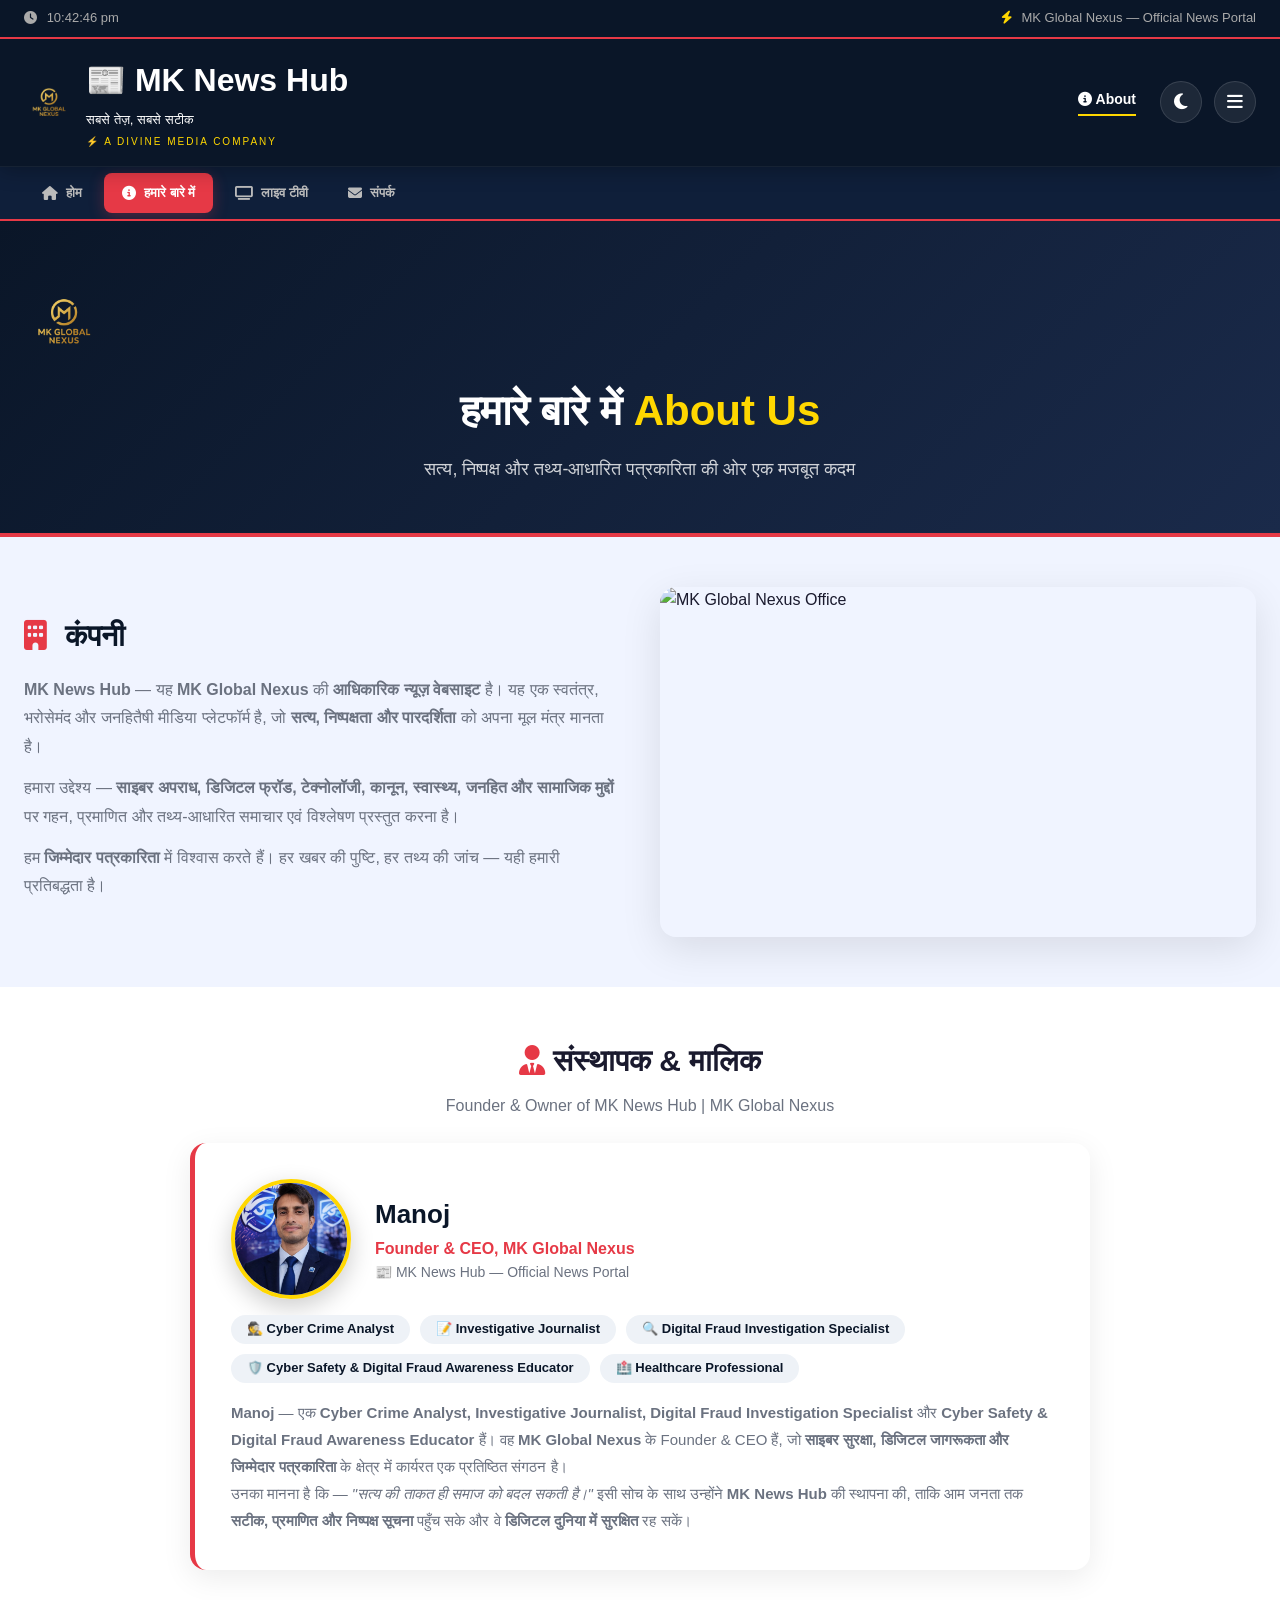
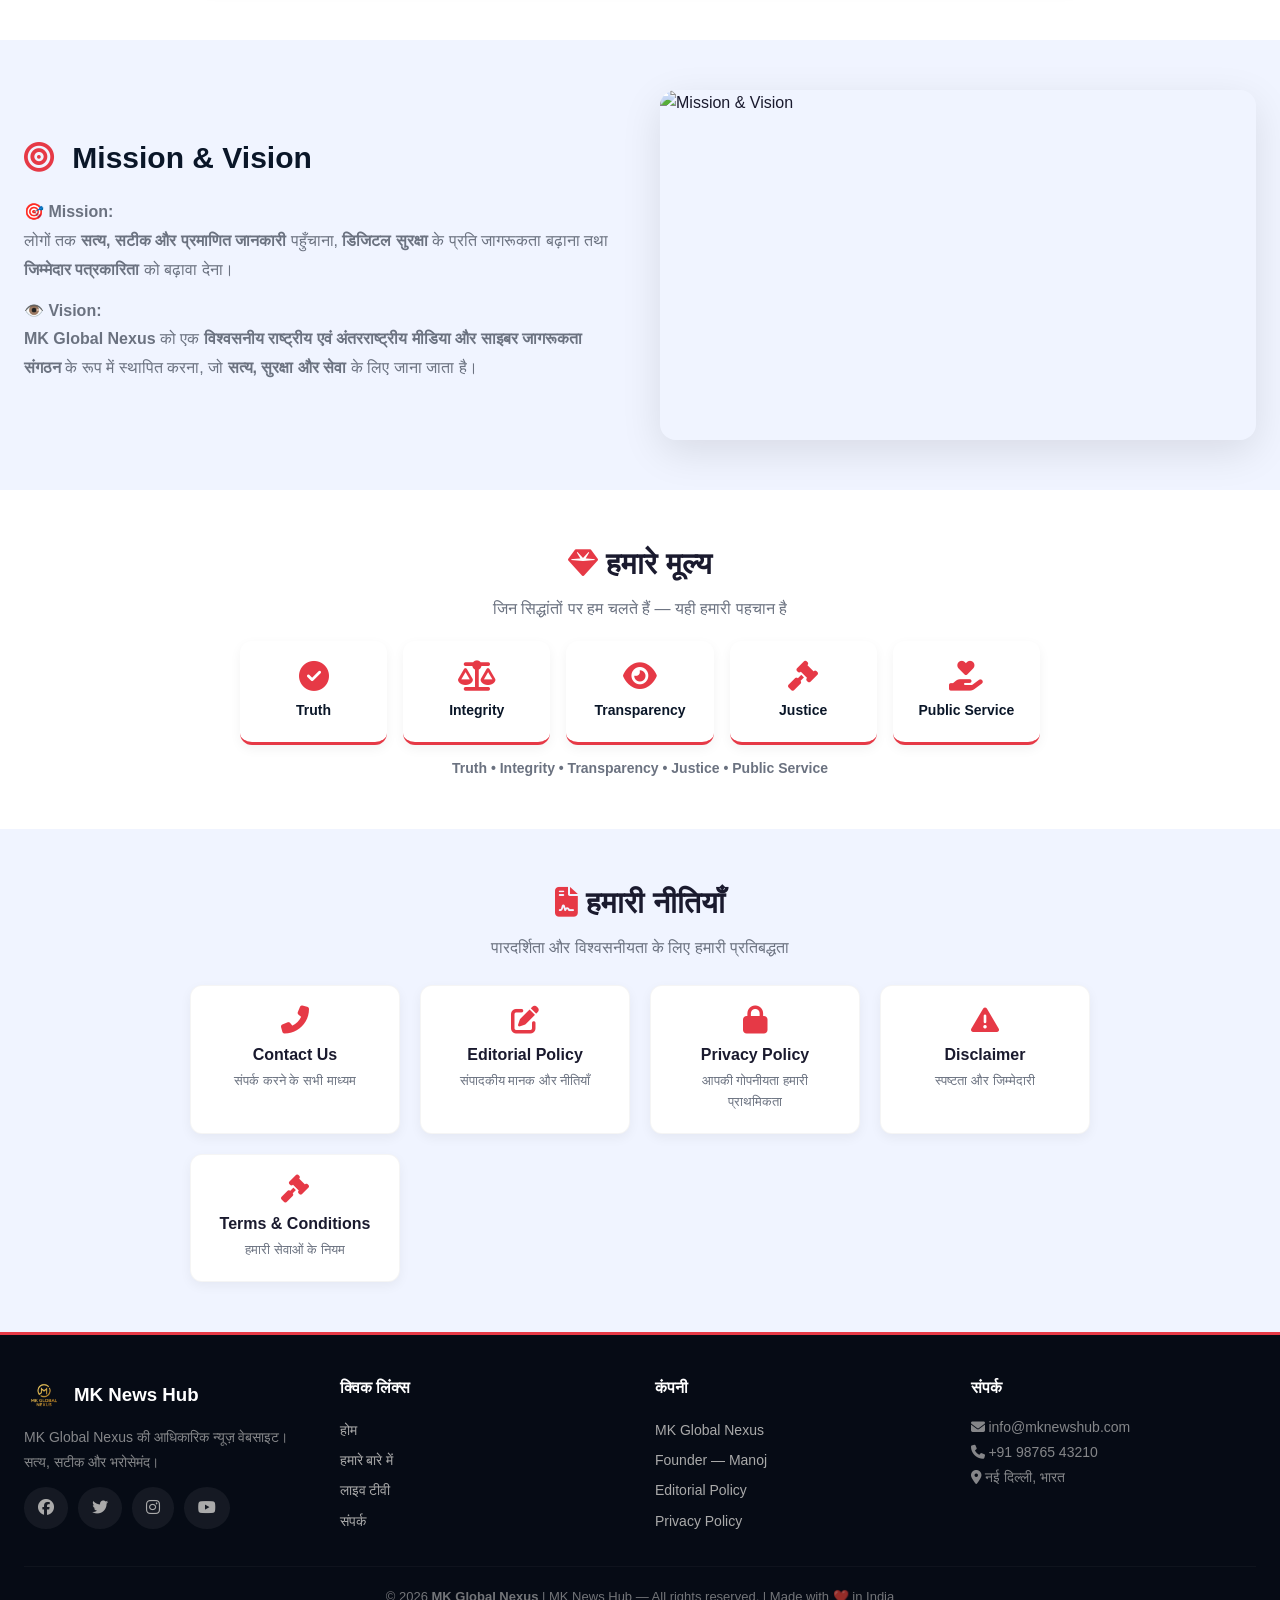
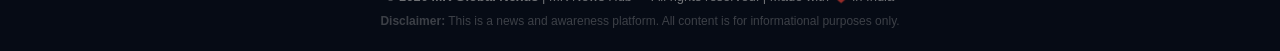
==== commit 363a4359: "Update about.html" ====
--- a/about.html
+++ b/about.html
@@ -269,10 +269,7 @@
     <header>
         <div class="container">
             <div class="logo" style="display:flex;align-items:center;gap:12px;">
-                <img src="images/logo.png" 
-                     alt="MK Global Nexus Logo" 
-                     style="height:50px;width:auto;" 
-                     onerror="this.style.display='none'" />
+                <img src="images/logo.png" alt="MK Global Nexus Logo" style="height:50px;width:auto;" onerror="this.style.display='none'" />
                 <div>
                     <a href="index.html" style="text-decoration:none;color:white;">
                         <h1 style="margin:0;">📰 MK <span>News</span> Hub</h1>
@@ -298,9 +295,8 @@
         <div class="container">
             <a href="index.html"><i class="fas fa-home"></i> होम</a>
             <a href="about.html" class="active"><i class="fas fa-info-circle"></i> हमारे बारे में</a>
-            <a href="#"><i class="fas fa-envelope"></i> संपर्क</a>
-            <a href="#"><i class="fas fa-shield-alt"></i> नीति</a>
             <a href="livetv.html"><i class="fas fa-tv"></i> लाइव टीवी</a>
+            <a href="contact.html"><i class="fas fa-envelope"></i> संपर्क</a>
         </div>
     </nav>
 
@@ -448,35 +444,32 @@
                 पारदर्शिता और विश्वसनीयता के लिए हमारी प्रतिबद्धता
             </p>
             <div class="policy-grid" style="max-width:900px;margin:auto;">
-                <a href="#" class="policy-card">
+                <a href="contact.html" class="policy-card">
                     <i class="fas fa-phone-alt"></i>
                     <h4>Contact Us</h4>
                     <p>संपर्क करने के सभी माध्यम</p>
                 </a>
-                <a href="#" class="policy-card">
+                <a href="editorial.html" class="policy-card">
                     <i class="fas fa-edit"></i>
                     <h4>Editorial Policy</h4>
                     <p>संपादकीय मानक और नीतियाँ</p>
                 </a>
-                <a href="#" class="policy-card">
+                <a href="privacy.html" class="policy-card">
                     <i class="fas fa-lock"></i>
                     <h4>Privacy Policy</h4>
                     <p>आपकी गोपनीयता हमारी प्राथमिकता</p>
                 </a>
-                <a href="#" class="policy-card">
+                <a href="disclaimer.html" class="policy-card">
                     <i class="fas fa-exclamation-triangle"></i>
                     <h4>Disclaimer</h4>
                     <p>स्पष्टता और जिम्मेदारी</p>
                 </a>
-                <a href="#" class="policy-card">
+                <a href="terms.html" class="policy-card">
                     <i class="fas fa-gavel"></i>
                     <h4>Terms & Conditions</h4>
                     <p>हमारी सेवाओं के नियम</p>
                 </a>
             </div>
-            <p style="font-size:14px;color:var(--text-light);margin-top:12px;">
-                इन पेजों को जल्द ही विस्तार से जोड़ा जाएगा।
-            </p>
         </div>
     </section>
 
@@ -501,15 +494,15 @@
                     <h4>क्विक लिंक्स</h4>
                     <a href="index.html">होम</a>
                     <a href="about.html">हमारे बारे में</a>
-                    <a href="#">संपर्क</a>
-                    <a href="#">नीतियाँ</a>
+                    <a href="livetv.html">लाइव टीवी</a>
+                    <a href="contact.html">संपर्क</a>
                 </div>
                 <div class="footer-col">
                     <h4>कंपनी</h4>
                     <a href="about.html">MK Global Nexus</a>
                     <a href="about.html">Founder — Manoj</a>
-                    <a href="#">Editorial Policy</a>
-                    <a href="#">Privacy Policy</a>
+                    <a href="editorial.html">Editorial Policy</a>
+                    <a href="privacy.html">Privacy Policy</a>
                 </div>
                 <div class="footer-col">
                     <h4>संपर्क</h4>
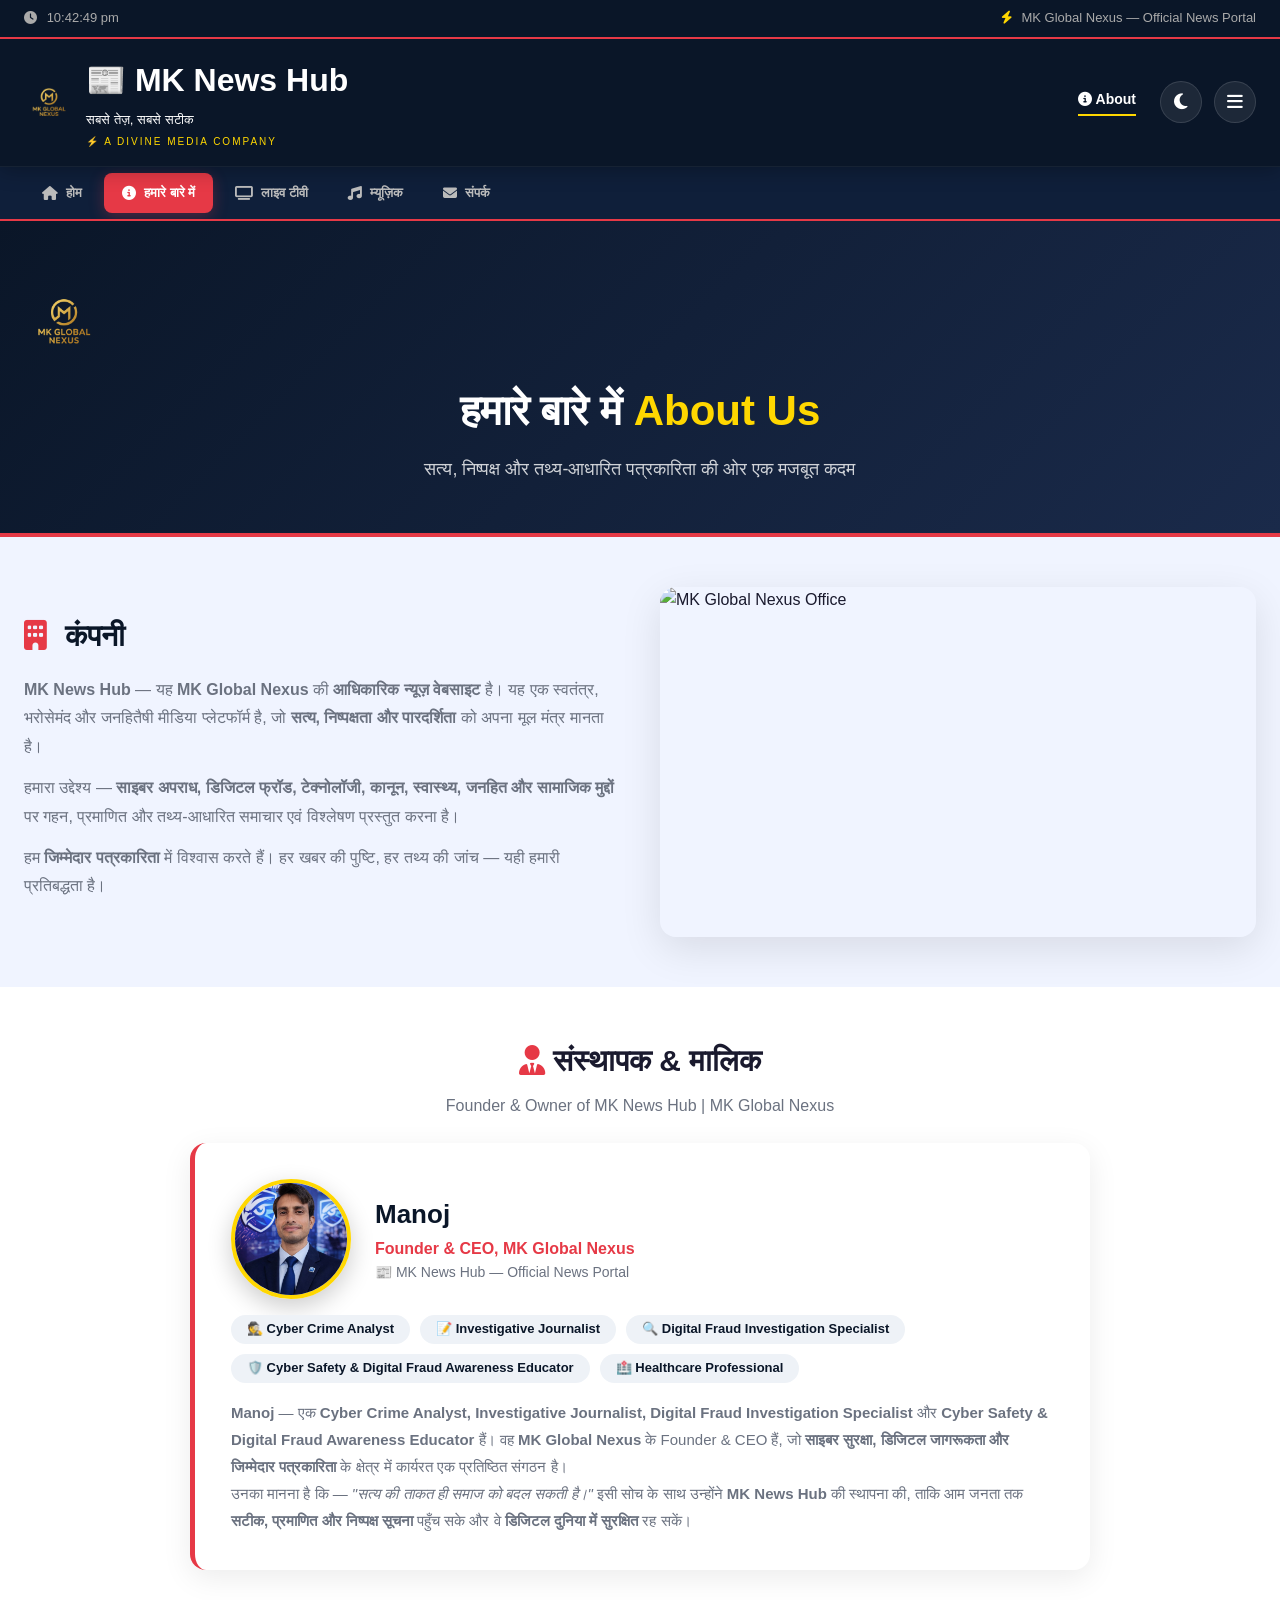
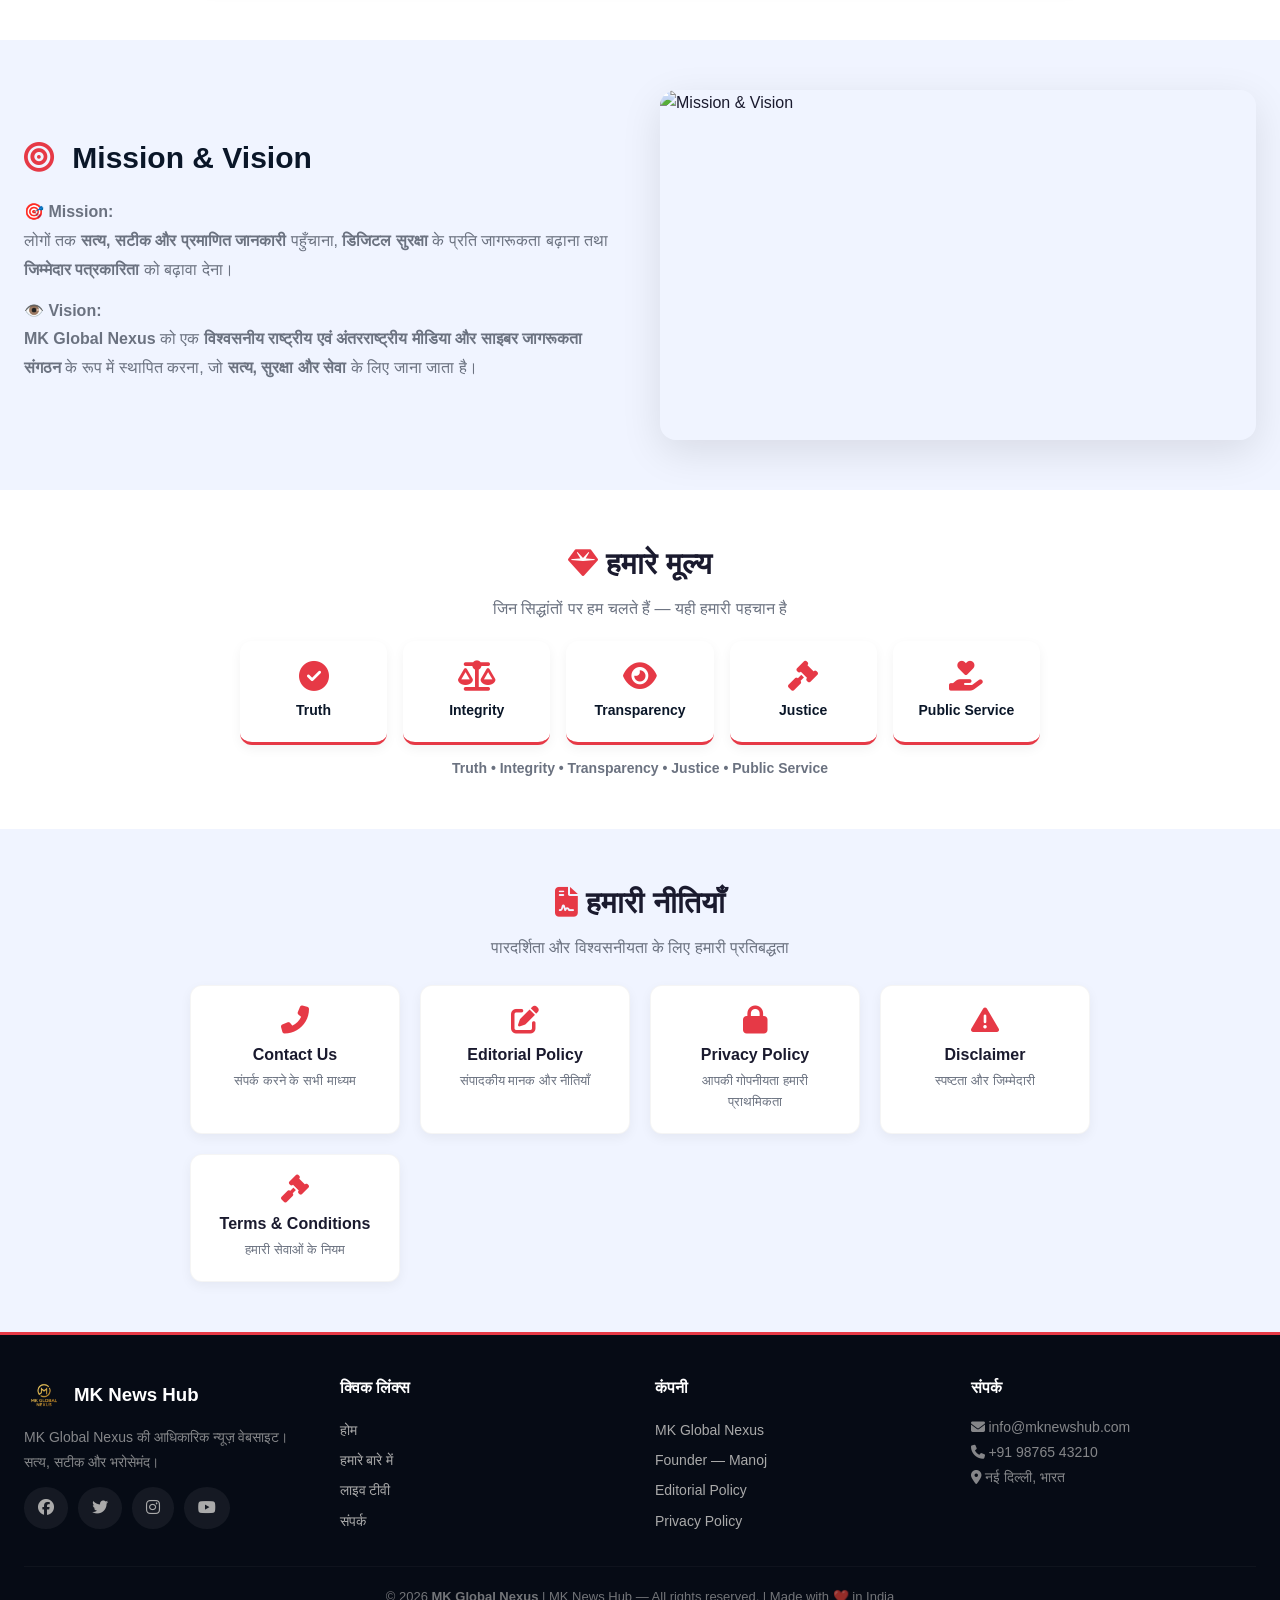
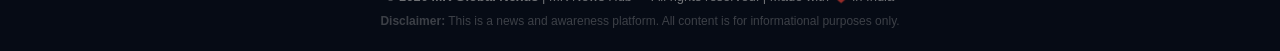
==== commit 616844b0: "Update about.html" ====
--- a/about.html
+++ b/about.html
@@ -296,6 +296,7 @@
             <a href="index.html"><i class="fas fa-home"></i> होम</a>
             <a href="about.html" class="active"><i class="fas fa-info-circle"></i> हमारे बारे में</a>
             <a href="livetv.html"><i class="fas fa-tv"></i> लाइव टीवी</a>
+            <a href="music.html"><i class="fas fa-music"></i> म्यूज़िक</a>
             <a href="contact.html"><i class="fas fa-envelope"></i> संपर्क</a>
         </div>
     </nav>
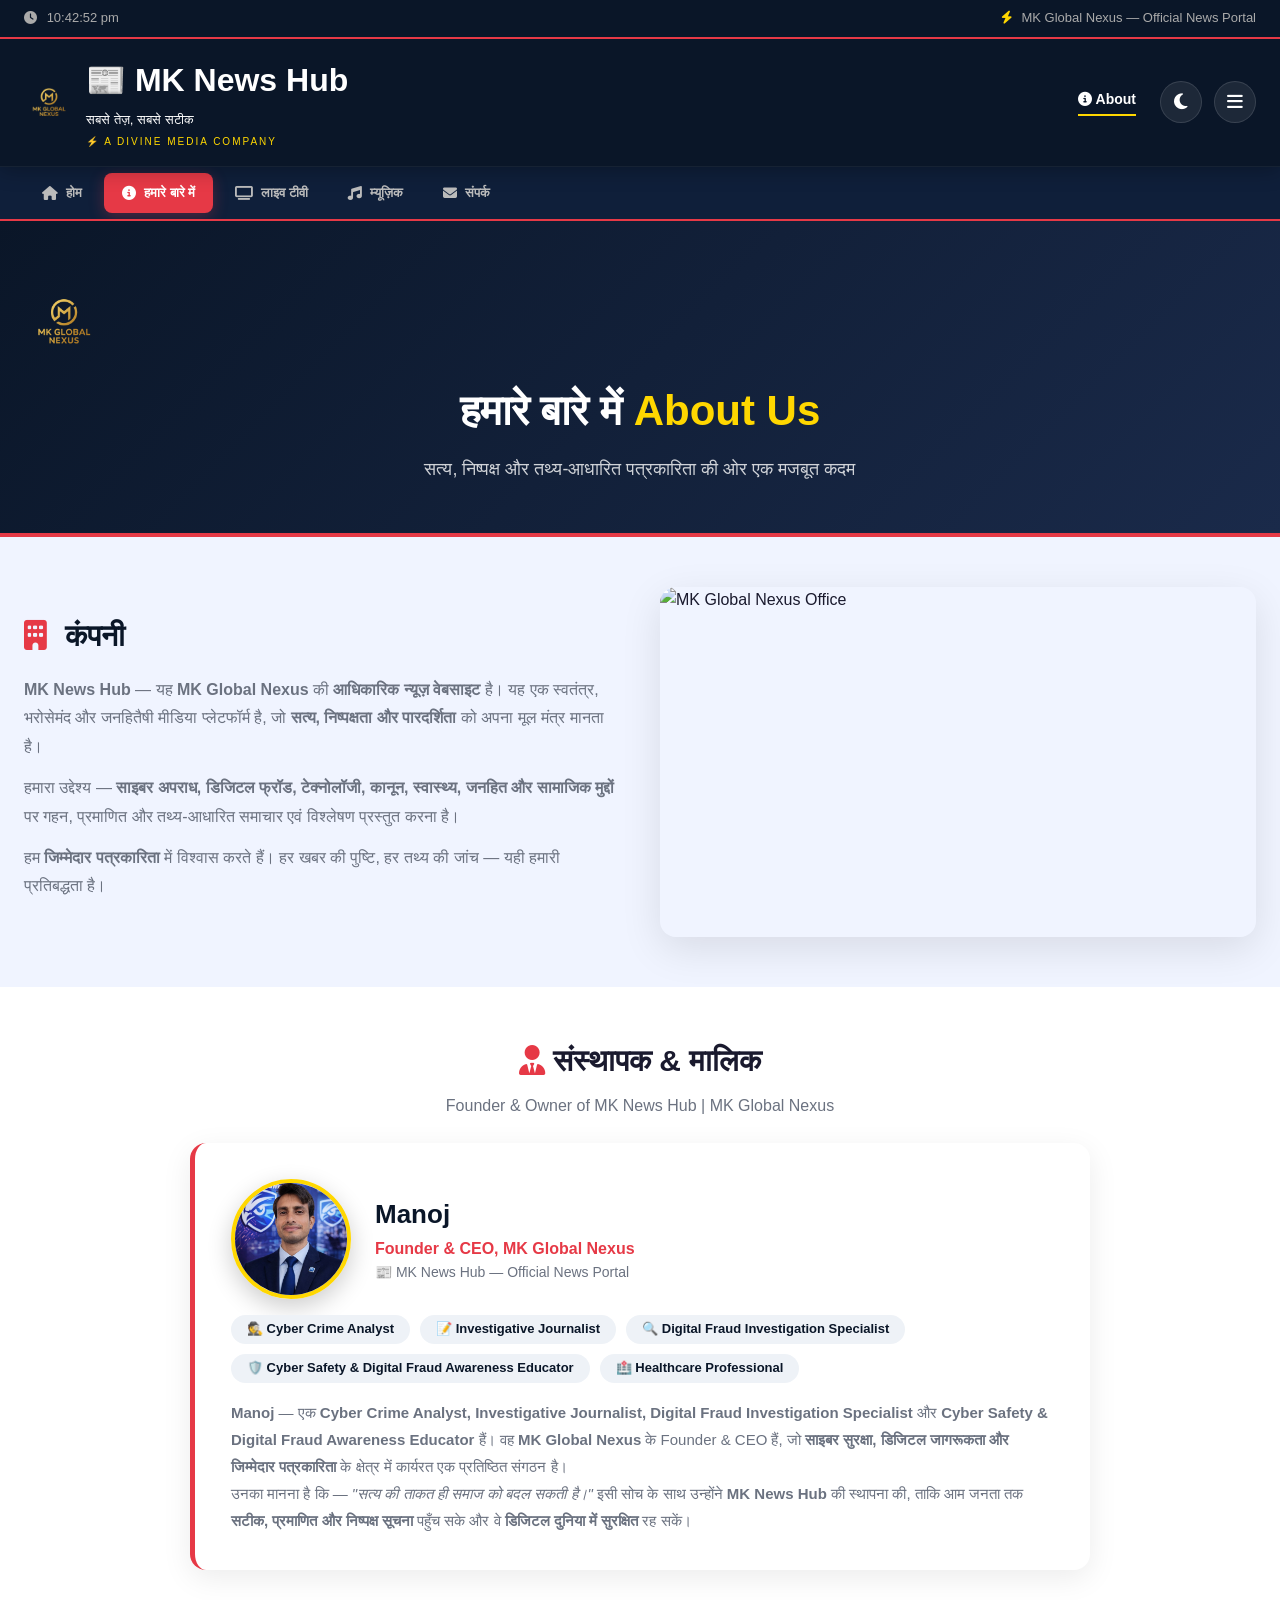
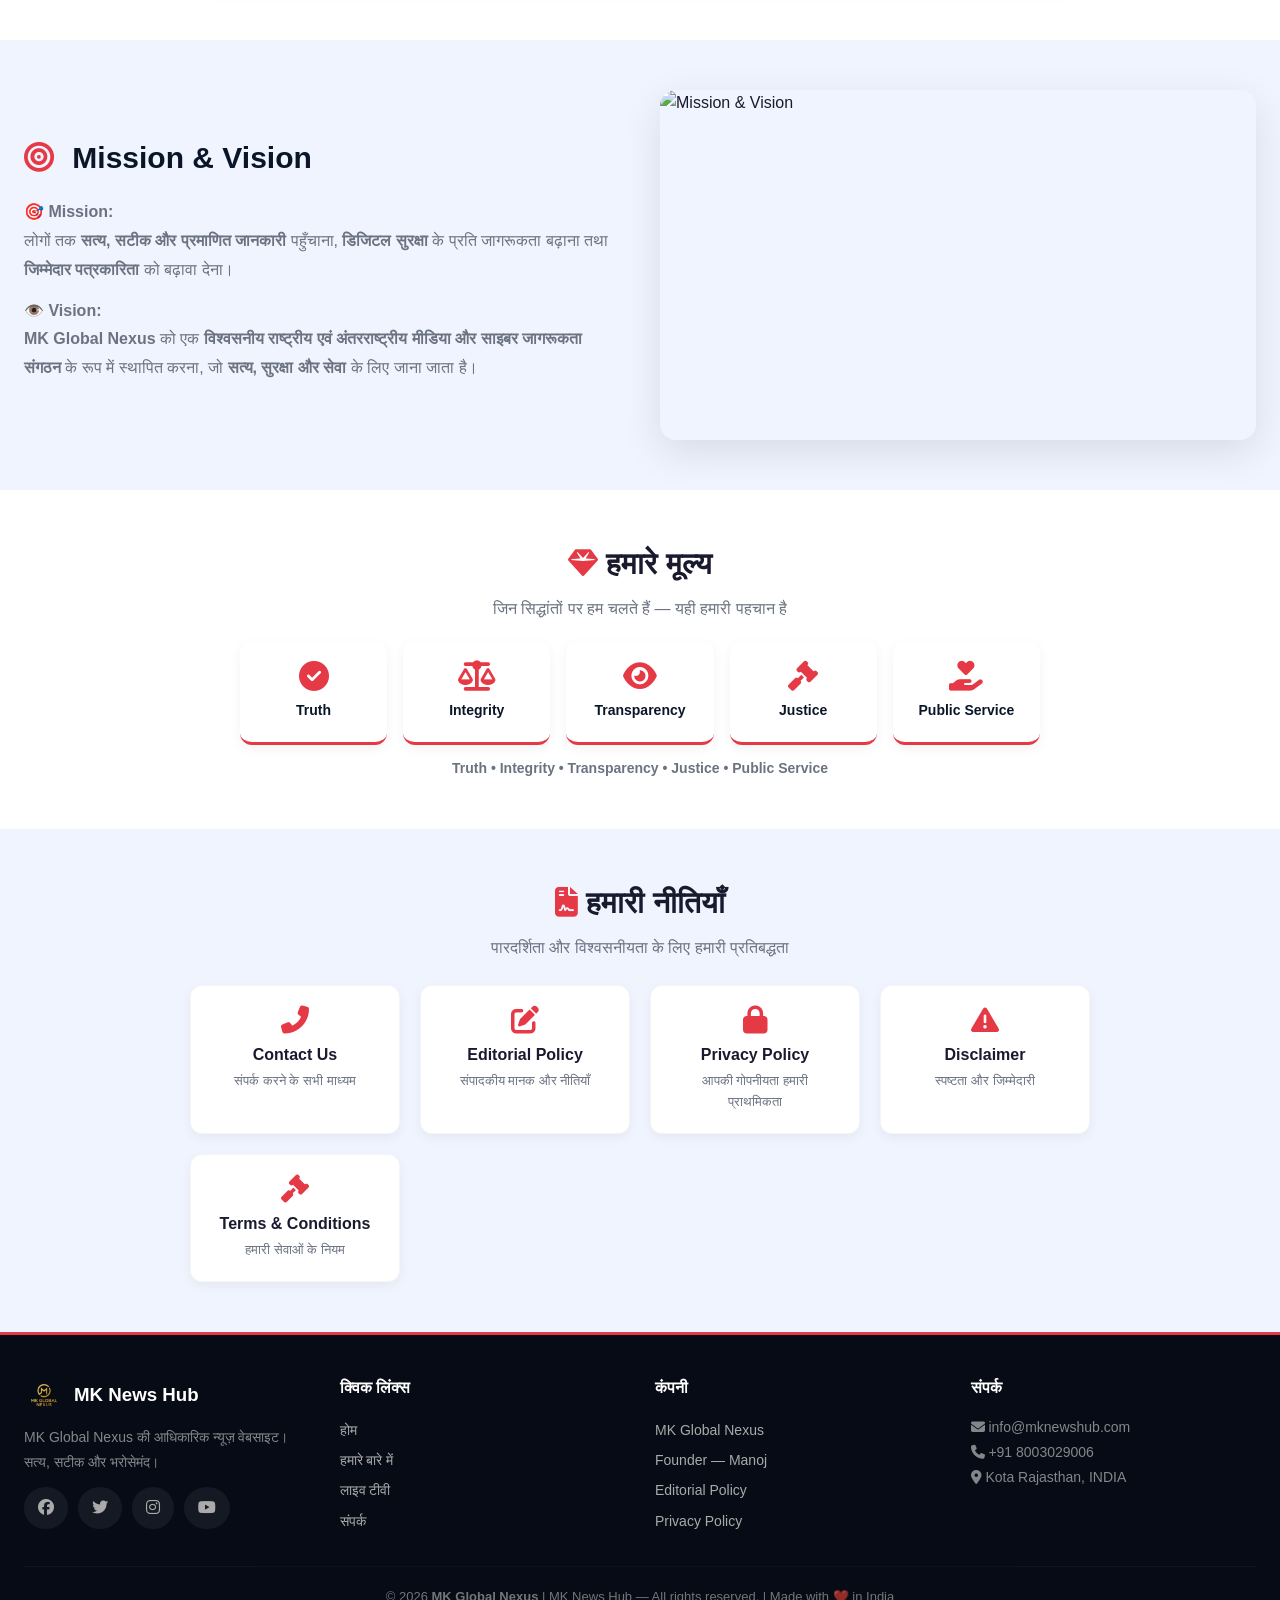
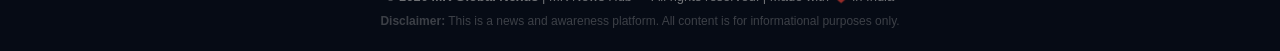
==== commit c24eb647: "Update about.html" ====
--- a/about.html
+++ b/about.html
@@ -508,8 +508,8 @@
                 <div class="footer-col">
                     <h4>संपर्क</h4>
                     <p><i class="fas fa-envelope"></i> info@mknewshub.com</p>
-                    <p><i class="fas fa-phone"></i> +91 98765 43210</p>
-                    <p><i class="fas fa-map-marker-alt"></i> नई दिल्ली, भारत</p>
+                    <p><i class="fas fa-phone"></i> +91 8003029006</p>
+                    <p><i class="fas fa-map-marker-alt"></i> Kota Rajasthan, INDIA</p>
                 </div>
             </div>
             <div class="footer-bottom">
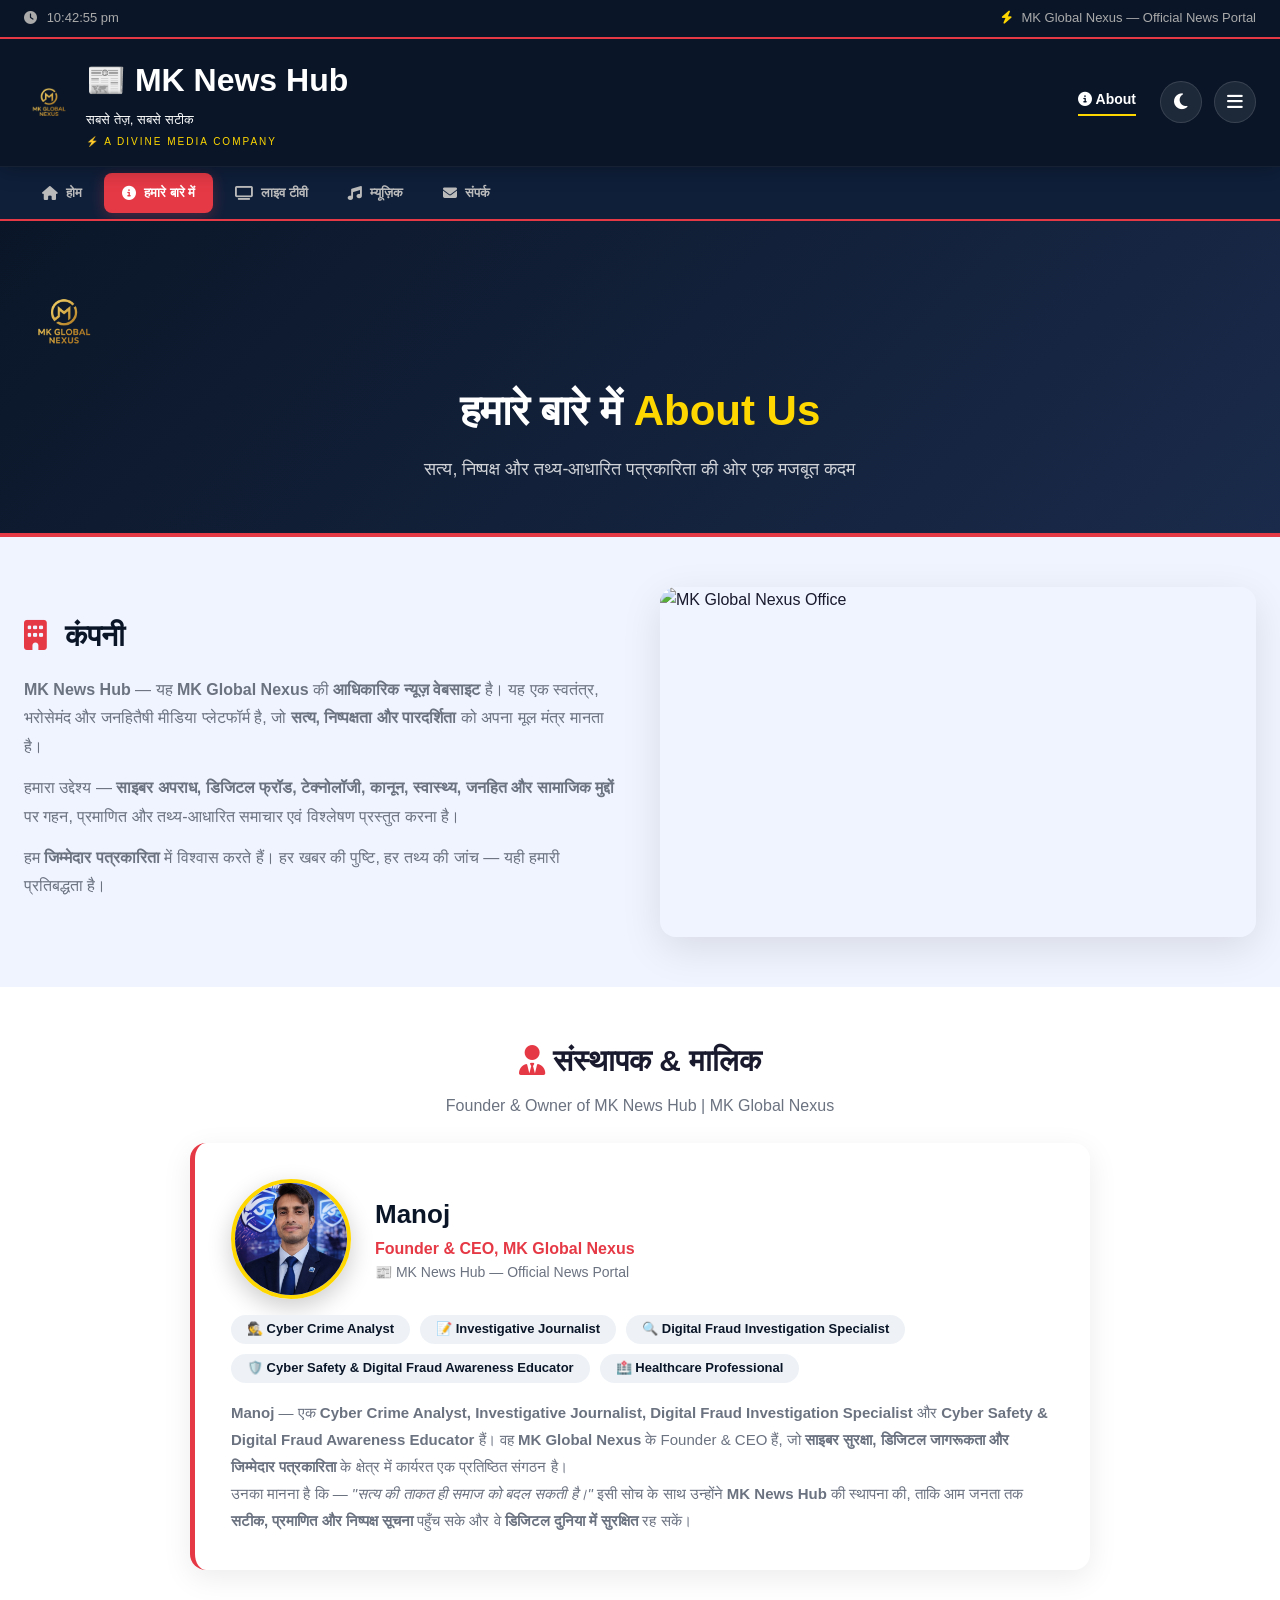
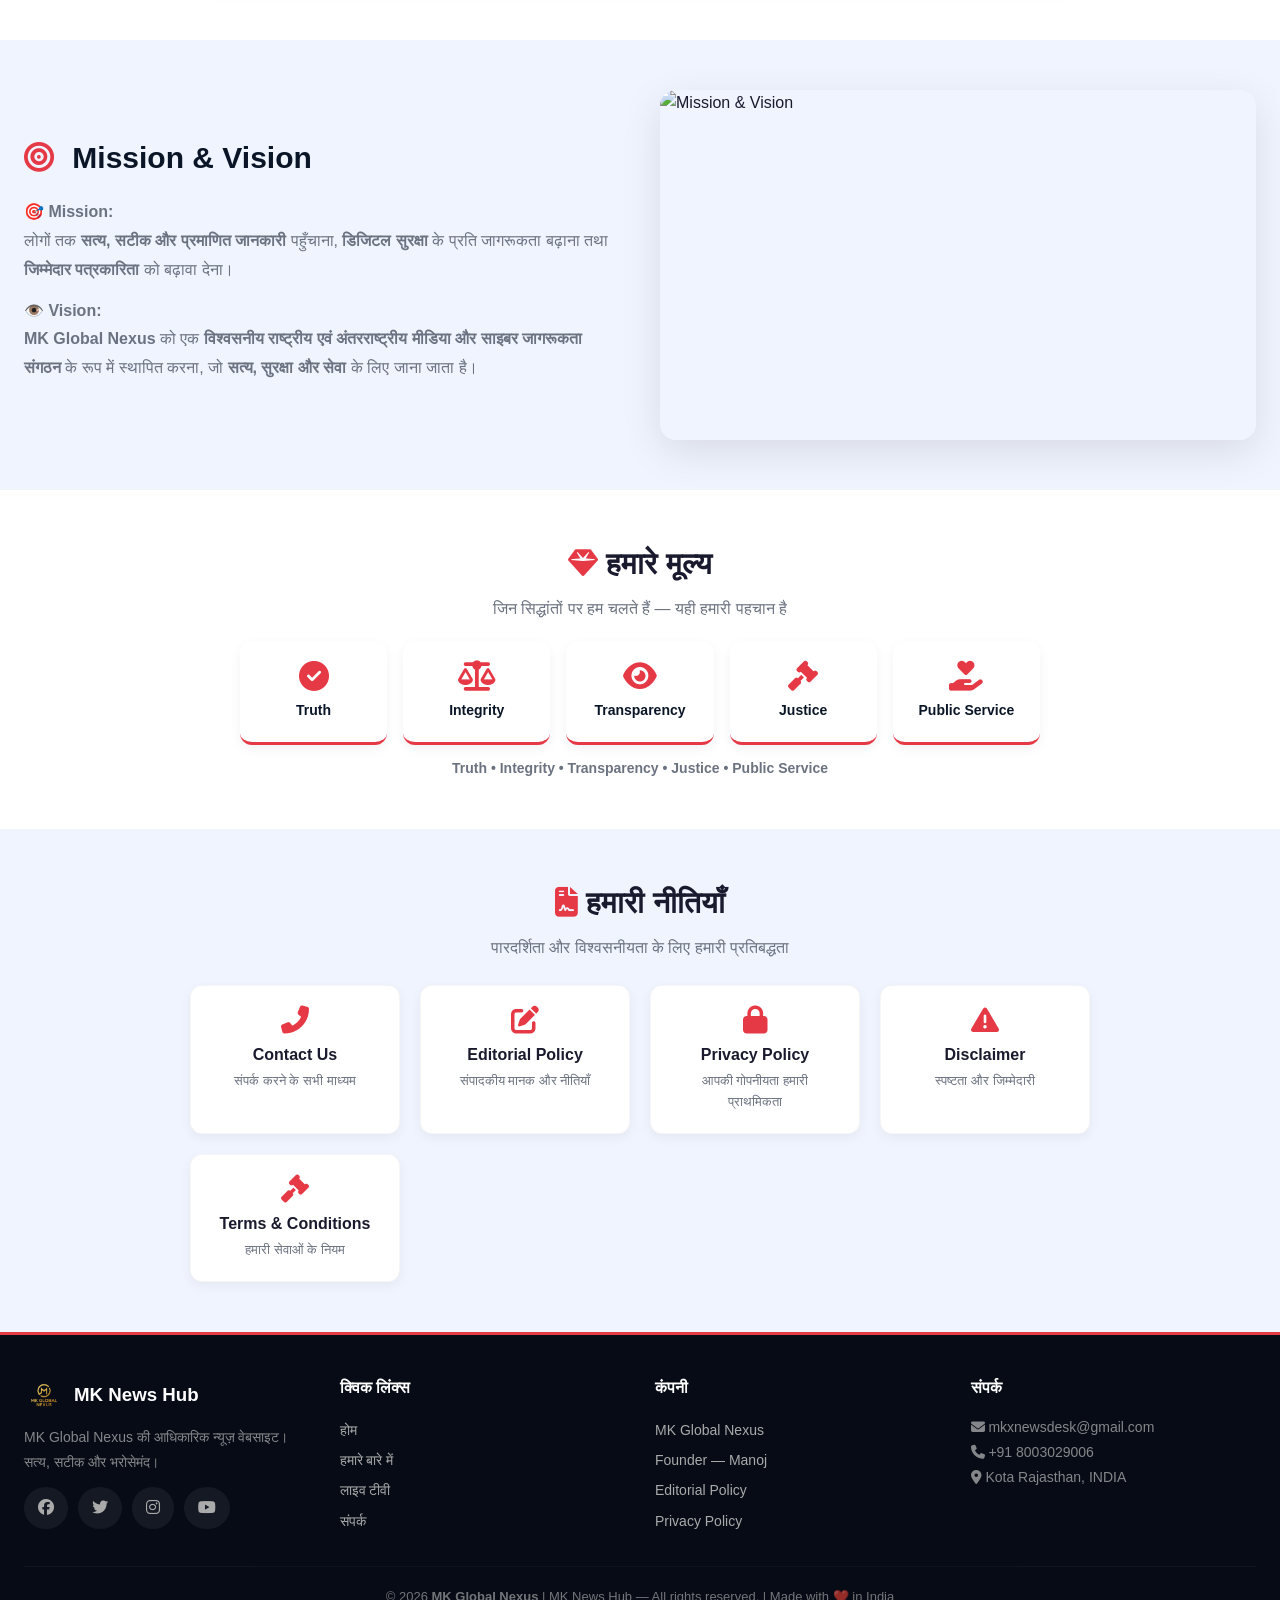
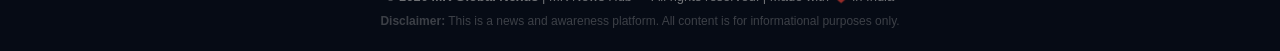
==== commit 01bf4cc3: "Update about.html" ====
--- a/about.html
+++ b/about.html
@@ -507,7 +507,7 @@
                 </div>
                 <div class="footer-col">
                     <h4>संपर्क</h4>
-                    <p><i class="fas fa-envelope"></i> info@mknewshub.com</p>
+                    <p><i class="fas fa-envelope"></i> mkxnewsdesk@gmail.com</p>
                     <p><i class="fas fa-phone"></i> +91 8003029006</p>
                     <p><i class="fas fa-map-marker-alt"></i> Kota Rajasthan, INDIA</p>
                 </div>
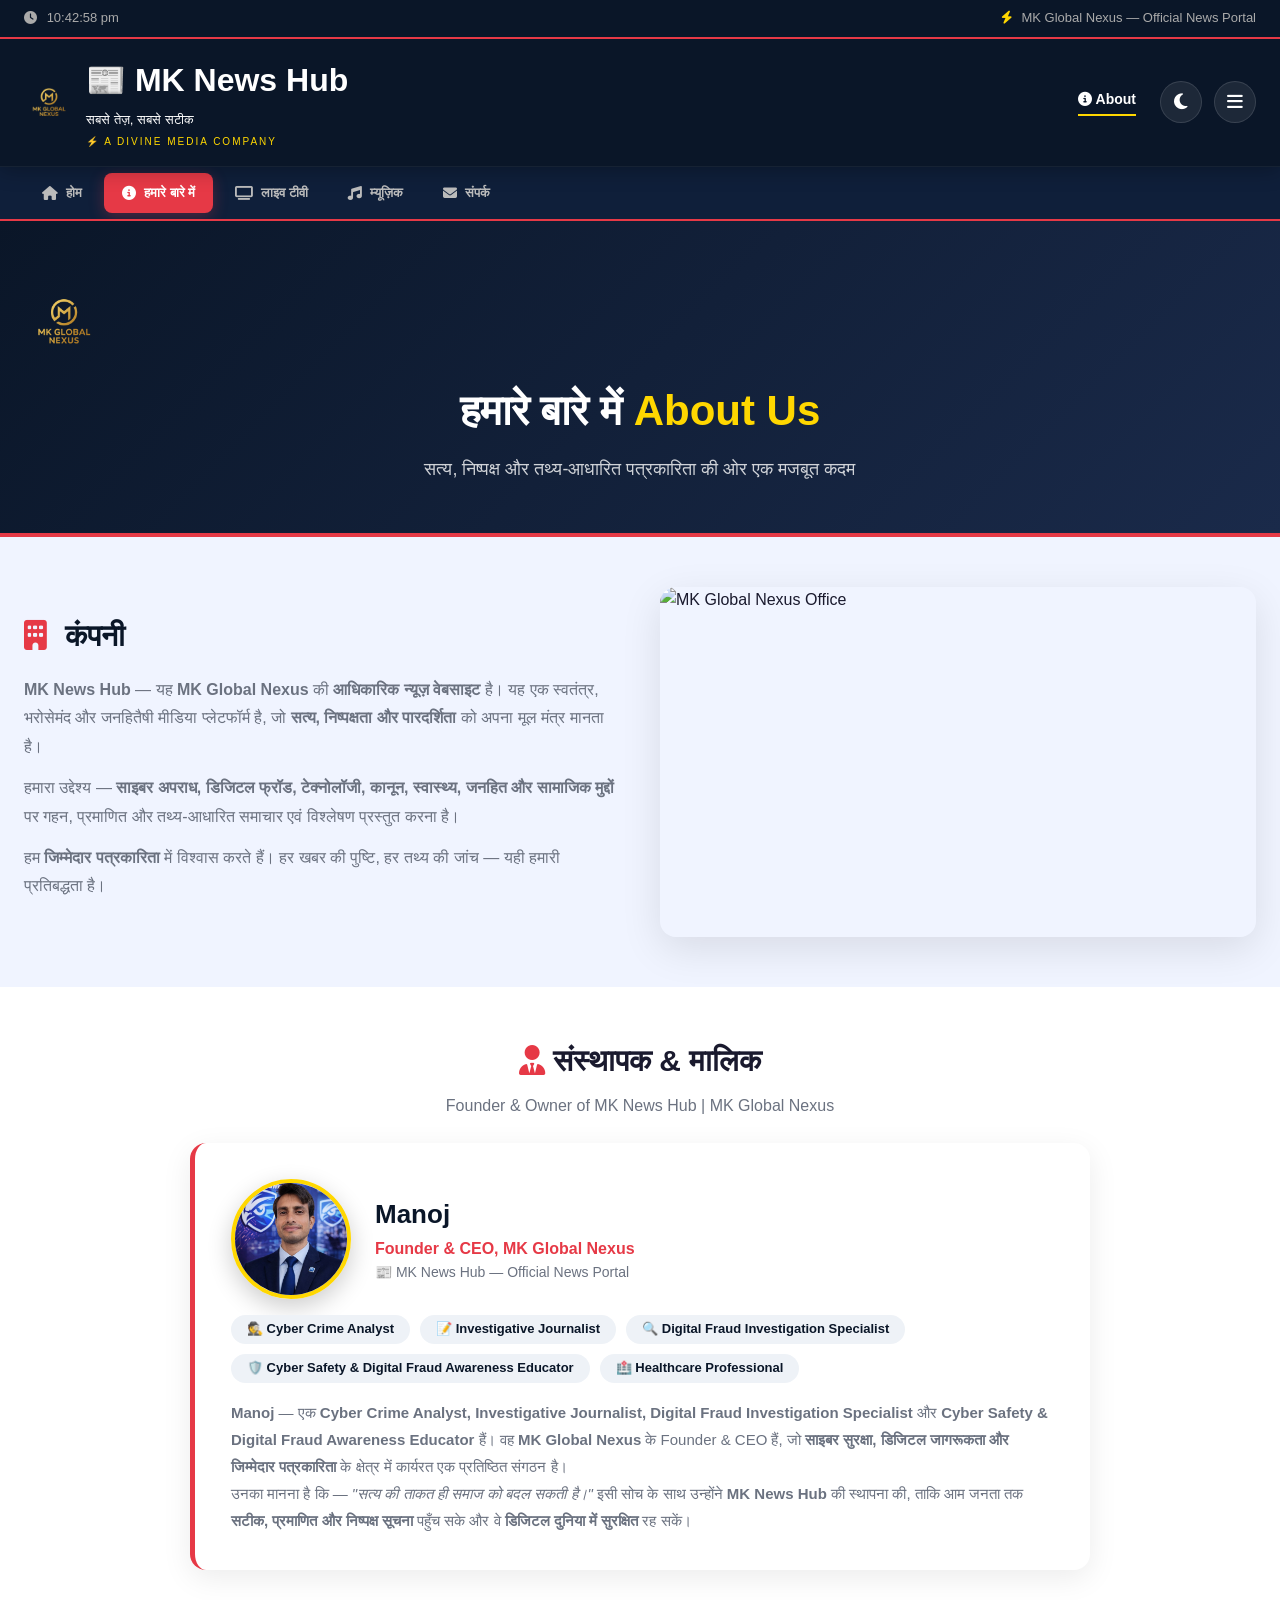
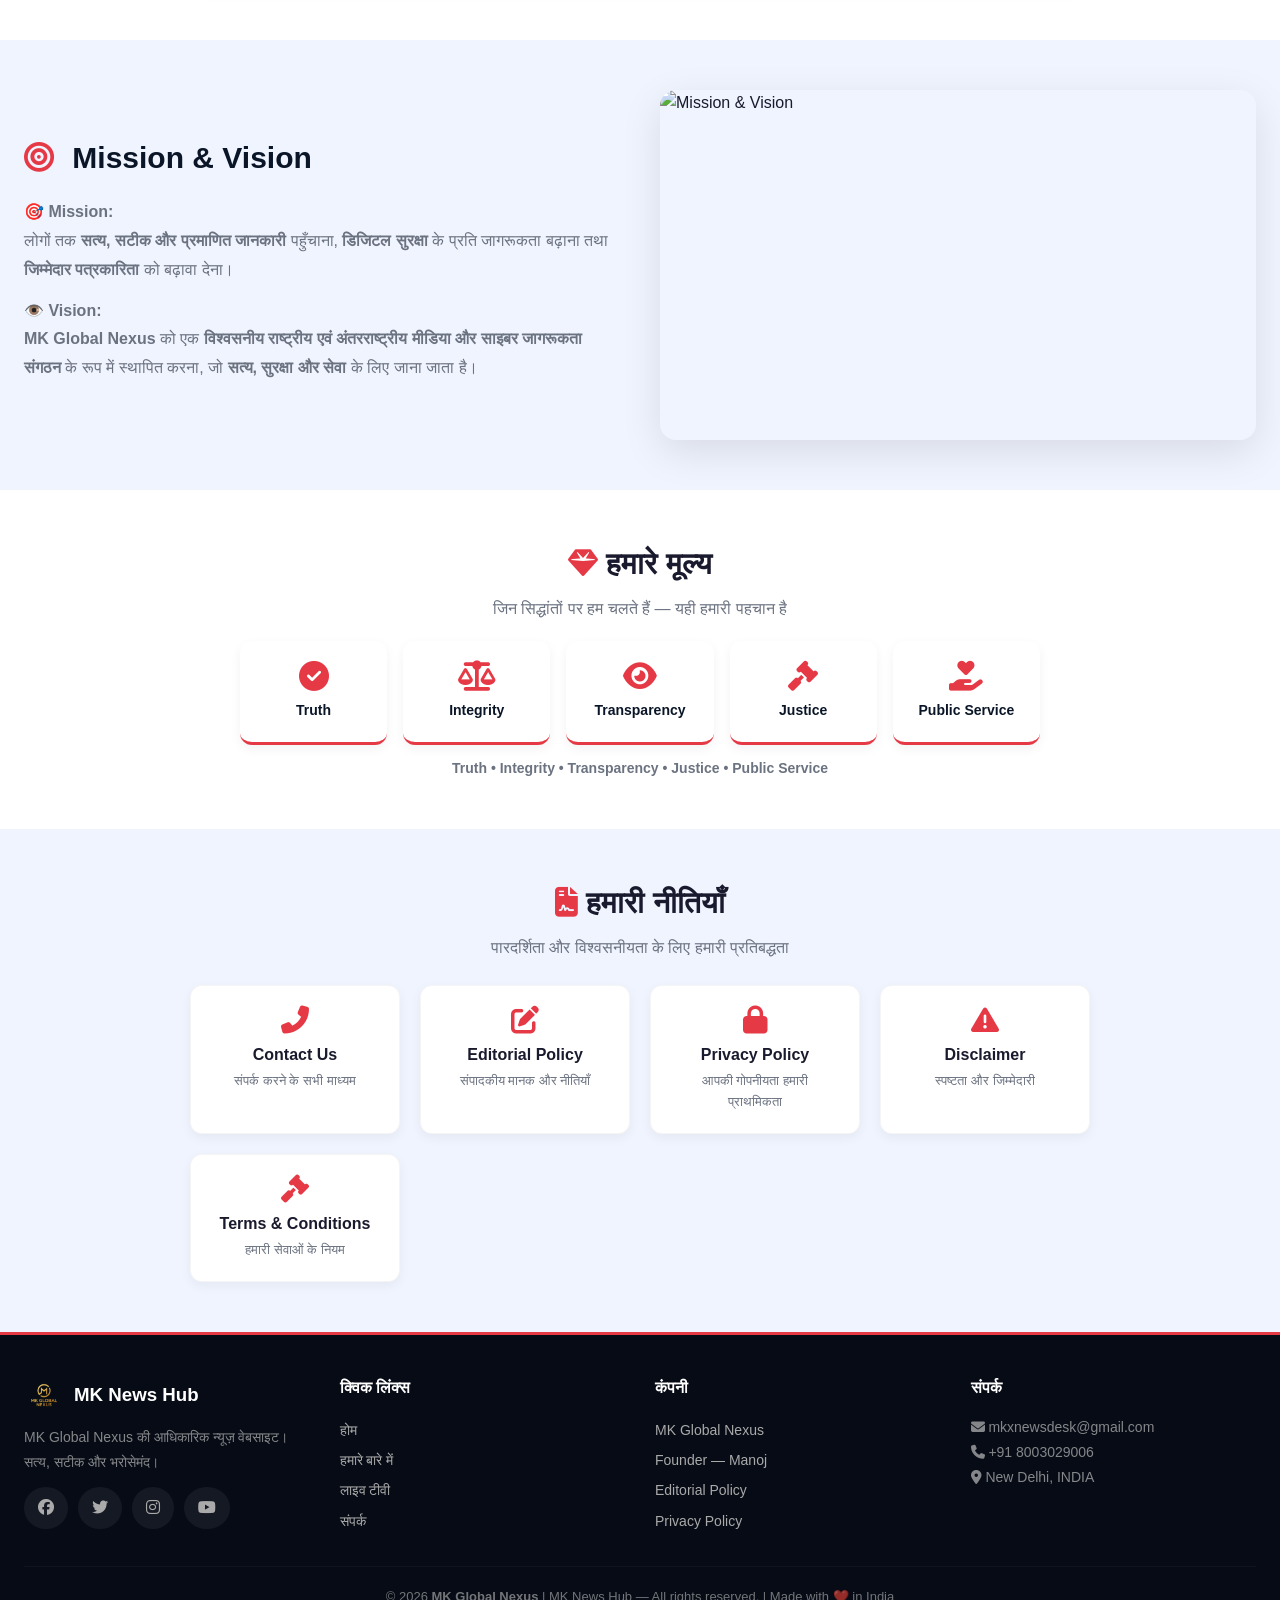
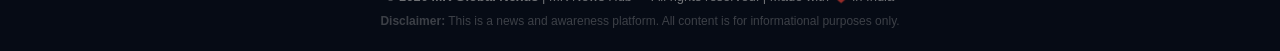
==== commit a93122c1: "Update about.html" ====
--- a/about.html
+++ b/about.html
@@ -509,7 +509,7 @@
                     <h4>संपर्क</h4>
                     <p><i class="fas fa-envelope"></i> mkxnewsdesk@gmail.com</p>
                     <p><i class="fas fa-phone"></i> +91 8003029006</p>
-                    <p><i class="fas fa-map-marker-alt"></i> Kota Rajasthan, INDIA</p>
+                    <p><i class="fas fa-map-marker-alt"></i> New Delhi, INDIA</p>
                 </div>
             </div>
             <div class="footer-bottom">
--- a/style.css
+++ b/style.css
@@ -88,7 +88,121 @@
     background: var(--accent-dark);
 }
 
-/* ===== TOP BAR ===== */
+/* ============================================================
+   🆕 LOADING ANIMATION
+   ============================================================ */
+.loader-wrapper {
+    position: fixed;
+    top: 0;
+    left: 0;
+    width: 100%;
+    height: 100%;
+    background: var(--primary);
+    display: flex;
+    flex-direction: column;
+    justify-content: center;
+    align-items: center;
+    z-index: 9999;
+    transition: opacity 0.5s ease;
+}
+.loader-wrapper.hide {
+    opacity: 0;
+    pointer-events: none;
+}
+.loader-spinner {
+    width: 60px;
+    height: 60px;
+    border: 5px solid rgba(255,255,255,0.1);
+    border-top-color: #e63946;
+    border-radius: 50%;
+    animation: spin 0.8s linear infinite;
+}
+.loader-wrapper p {
+    color: white;
+    margin-top: 16px;
+    font-weight: 600;
+    letter-spacing: 2px;
+}
+.loader-wrapper .loader-logo {
+    font-size: 32px;
+    font-weight: 800;
+    color: white;
+    margin-bottom: 20px;
+}
+.loader-wrapper .loader-logo span {
+    color: #ffd700;
+}
+
+/* ============================================================
+   🆕 BACK TO TOP
+   ============================================================ */
+.back-to-top {
+    position: fixed;
+    bottom: 30px;
+    right: 30px;
+    width: 50px;
+    height: 50px;
+    background: #e63946;
+    color: white;
+    border: none;
+    border-radius: 50%;
+    font-size: 22px;
+    cursor: pointer;
+    opacity: 0;
+    visibility: hidden;
+    transition: all 0.3s ease;
+    z-index: 999;
+    box-shadow: 0 4px 15px rgba(230,57,70,0.4);
+}
+.back-to-top.show {
+    opacity: 1;
+    visibility: visible;
+}
+.back-to-top:hover {
+    transform: translateY(-4px);
+    background: #c62828;
+    box-shadow: 0 6px 25px rgba(230,57,70,0.6);
+}
+
+/* ============================================================
+   🆕 FLOATING SOCIAL ICONS
+   ============================================================ */
+.floating-social {
+    position: fixed;
+    left: 10px;
+    top: 50%;
+    transform: translateY(-50%);
+    display: flex;
+    flex-direction: column;
+    gap: 10px;
+    z-index: 998;
+}
+.floating-social a {
+    width: 44px;
+    height: 44px;
+    border-radius: 50%;
+    display: flex;
+    align-items: center;
+    justify-content: center;
+    color: white;
+    font-size: 18px;
+    transition: all 0.3s ease;
+    text-decoration: none;
+    box-shadow: 0 2px 10px rgba(0,0,0,0.15);
+}
+.floating-social a:hover {
+    transform: scale(1.12);
+    box-shadow: 0 4px 20px rgba(0,0,0,0.25);
+}
+.floating-social .fs-fb { background: #1877F2; }
+.floating-social .fs-tw { background: #000; }
+.floating-social .fs-ig { background: radial-gradient(circle at 30% 30%, #fdf497, #fdf497, #fd5949, #d6249f, #285AEB); }
+.floating-social .fs-yt { background: #FF0000; }
+.floating-social .fs-wa { background: #25D366; }
+
+/* ============================================================
+   TOP BAR
+   ============================================================ */
 .top-bar {
     background: var(--primary);
     color: #aaa;
@@ -110,17 +224,9 @@
     margin-right: 6px;
 }
 
-.top-bar .live-dot {
-    display: inline-block;
-    width: 8px;
-    height: 8px;
-    background: #ff0000;
-    border-radius: 50%;
-    animation: blink 1s infinite;
-    margin-right: 6px;
-}
-
-/* ===== HEADER ===== */
+/* ============================================================
+   HEADER + STICKY
+   ============================================================ */
 header {
     background: var(--primary);
     color: white;
@@ -130,6 +236,12 @@
     z-index: 1000;
     box-shadow: 0 2px 20px rgba(0, 0, 0, 0.3);
     border-bottom: 1px solid rgba(255, 255, 255, 0.05);
+    transition: all 0.3s ease;
+}
+
+header.sticky {
+    padding: 10px 0;
+    box-shadow: 0 4px 30px rgba(0, 0, 0, 0.4);
 }
 
 header .container {
@@ -186,21 +298,6 @@
     gap: 12px;
 }
 
-.header-right .about-link {
-    color: white;
-    font-weight: 600;
-    font-size: 14px;
-    padding: 6px 16px;
-    border: 2px solid var(--gold);
-    border-radius: 30px;
-    transition: var(--transition);
-}
-
-.header-right .about-link:hover {
-    background: var(--gold);
-    color: var(--primary);
-}
-
 .dark-btn,
 .menu-btn {
     background: rgba(255, 255, 255, 0.08);
@@ -223,7 +320,9 @@
     transform: scale(1.05);
 }
 
-/* ===== NAVIGATION ===== */
+/* ============================================================
+   NAVIGATION
+   ============================================================ */
 .main-nav {
     background: var(--secondary);
     border-bottom: 2px solid var(--accent);
@@ -273,7 +372,9 @@
     box-shadow: 0 4px 15px rgba(230, 57, 70, 0.3);
 }
 
-/* ===== SEARCH BAR ===== */
+/* ============================================================
+   SEARCH BAR
+   ============================================================ */
 .search-bar {
     padding: 14px 0;
     background: var(--card-bg);
@@ -326,7 +427,9 @@
     box-shadow: 0 4px 20px rgba(230, 57, 70, 0.3);
 }
 
-/* ===== BREAKING TICKER ===== */
+/* ============================================================
+   BREAKING TICKER
+   ============================================================ */
 .breaking-ticker {
     background: var(--primary);
     color: white;
@@ -376,7 +479,9 @@
     font-size: 15px;
 }
 
-/* ===== SECTION TITLE ===== */
+/* ============================================================
+   SECTION TITLE
+   ============================================================ */
 .section-title {
     font-size: 26px;
     font-weight: 800;
@@ -391,14 +496,9 @@
     color: var(--accent);
 }
 
-.section-title .title-line {
-    flex: 1;
-    height: 2px;
-    background: linear-gradient(to right, var(--accent), transparent);
-    margin-left: 12px;
-}
-
-/* ===== FEATURED ===== */
+/* ============================================================
+   FEATURED
+   ============================================================ */
 .featured {
     padding: 10px 0 20px;
 }
@@ -526,7 +626,9 @@
     color: var(--accent-dark);
 }
 
-/* ===== NEWS GRID ===== */
+/* ============================================================
+   NEWS GRID
+   ============================================================ */
 .news-header {
     display: flex;
     justify-content: space-between;
@@ -543,6 +645,10 @@
     border-radius: 30px;
     box-shadow: var(--shadow);
     font-weight: 600;
+    transition: all 0.3s ease;
+}
+.news-count.pulse {
+    animation: pulse 0.5s ease;
 }
 
 .news-grid {
@@ -672,7 +778,9 @@
     display: block;
 }
 
-/* ===== NEWSLETTER ===== */
+/* ============================================================
+   NEWSLETTER
+   ============================================================ */
 .newsletter {
     padding: 50px 0 40px;
     background: var(--primary);
@@ -745,7 +853,9 @@
     transform: scale(1.03);
 }
 
-/* ===== FOOTER ===== */
+/* ============================================================
+   FOOTER
+   ============================================================ */
 footer {
     background: #060b15;
     color: #bbb;
@@ -840,33 +950,32 @@
     margin-top: 4px;
 }
 
-/* ===== ANIMATIONS ===== */
+/* ============================================================
+   ANIMATIONS
+   ============================================================ */
 @keyframes blink {
-    0%,
-    100% {
-        opacity: 1;
-    }
-    50% {
-        opacity: 0;
-    }
+    0%, 100% { opacity: 1; }
+    50% { opacity: 0; }
 }
 
 @keyframes marquee {
-    0% {
-        transform: translateX(100%);
-    }
-    100% {
-        transform: translateX(-100%);
-    }
+    0% { transform: translateX(100%); }
+    100% { transform: translateX(-100%); }
 }
 
 @keyframes spin {
-    to {
-        transform: rotate(360deg);
-    }
-}
-
-/* ===== RESPONSIVE ===== */
+    to { transform: rotate(360deg); }
+}
+
+@keyframes pulse {
+    0% { transform: scale(1); }
+    50% { transform: scale(1.1); }
+    100% { transform: scale(1); }
+}
+
+/* ============================================================
+   RESPONSIVE
+   ============================================================ */
 
 /* Tablet */
 @media (max-width: 1024px) {
@@ -959,6 +1068,11 @@
     }
     .newsletter-box h3 {
         font-size: 24px;
+    }
+
+    /* Floating Social Hide on Mobile */
+    .floating-social {
+        display: none;
     }
 }
 
